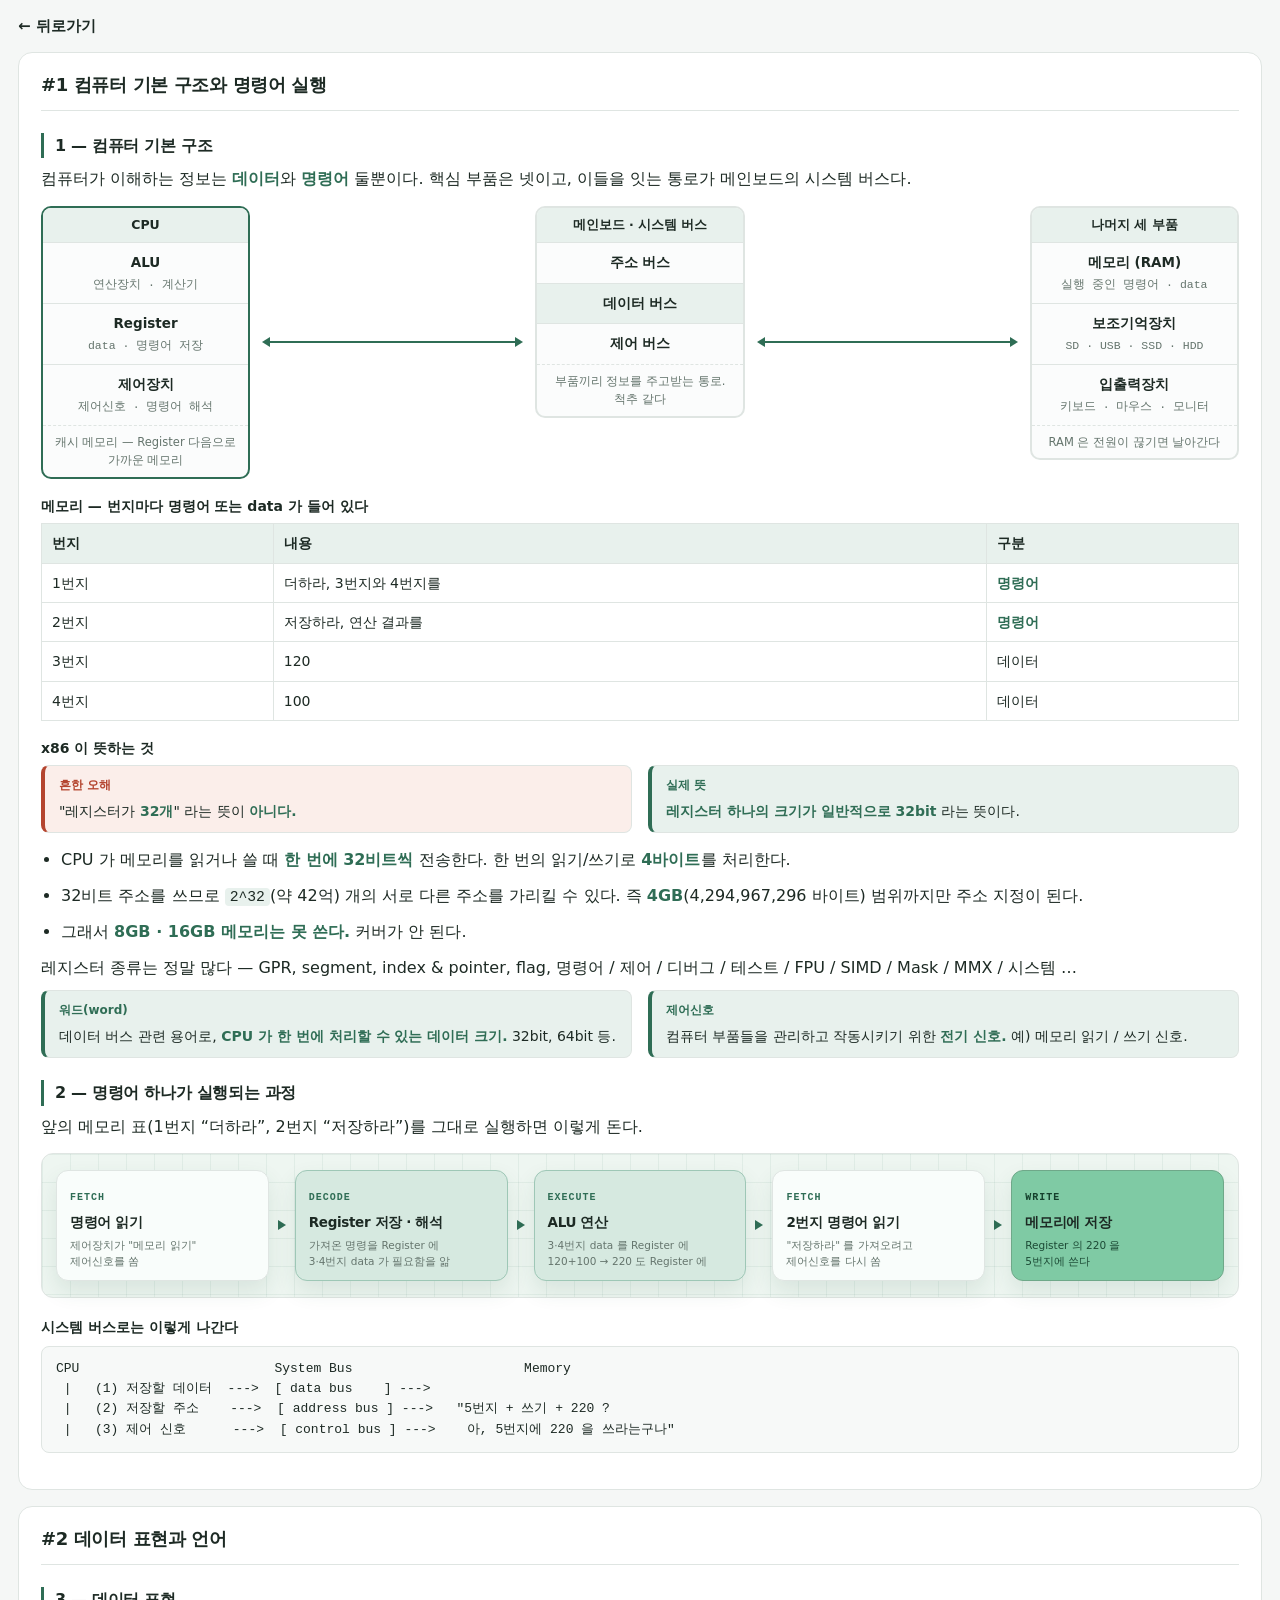
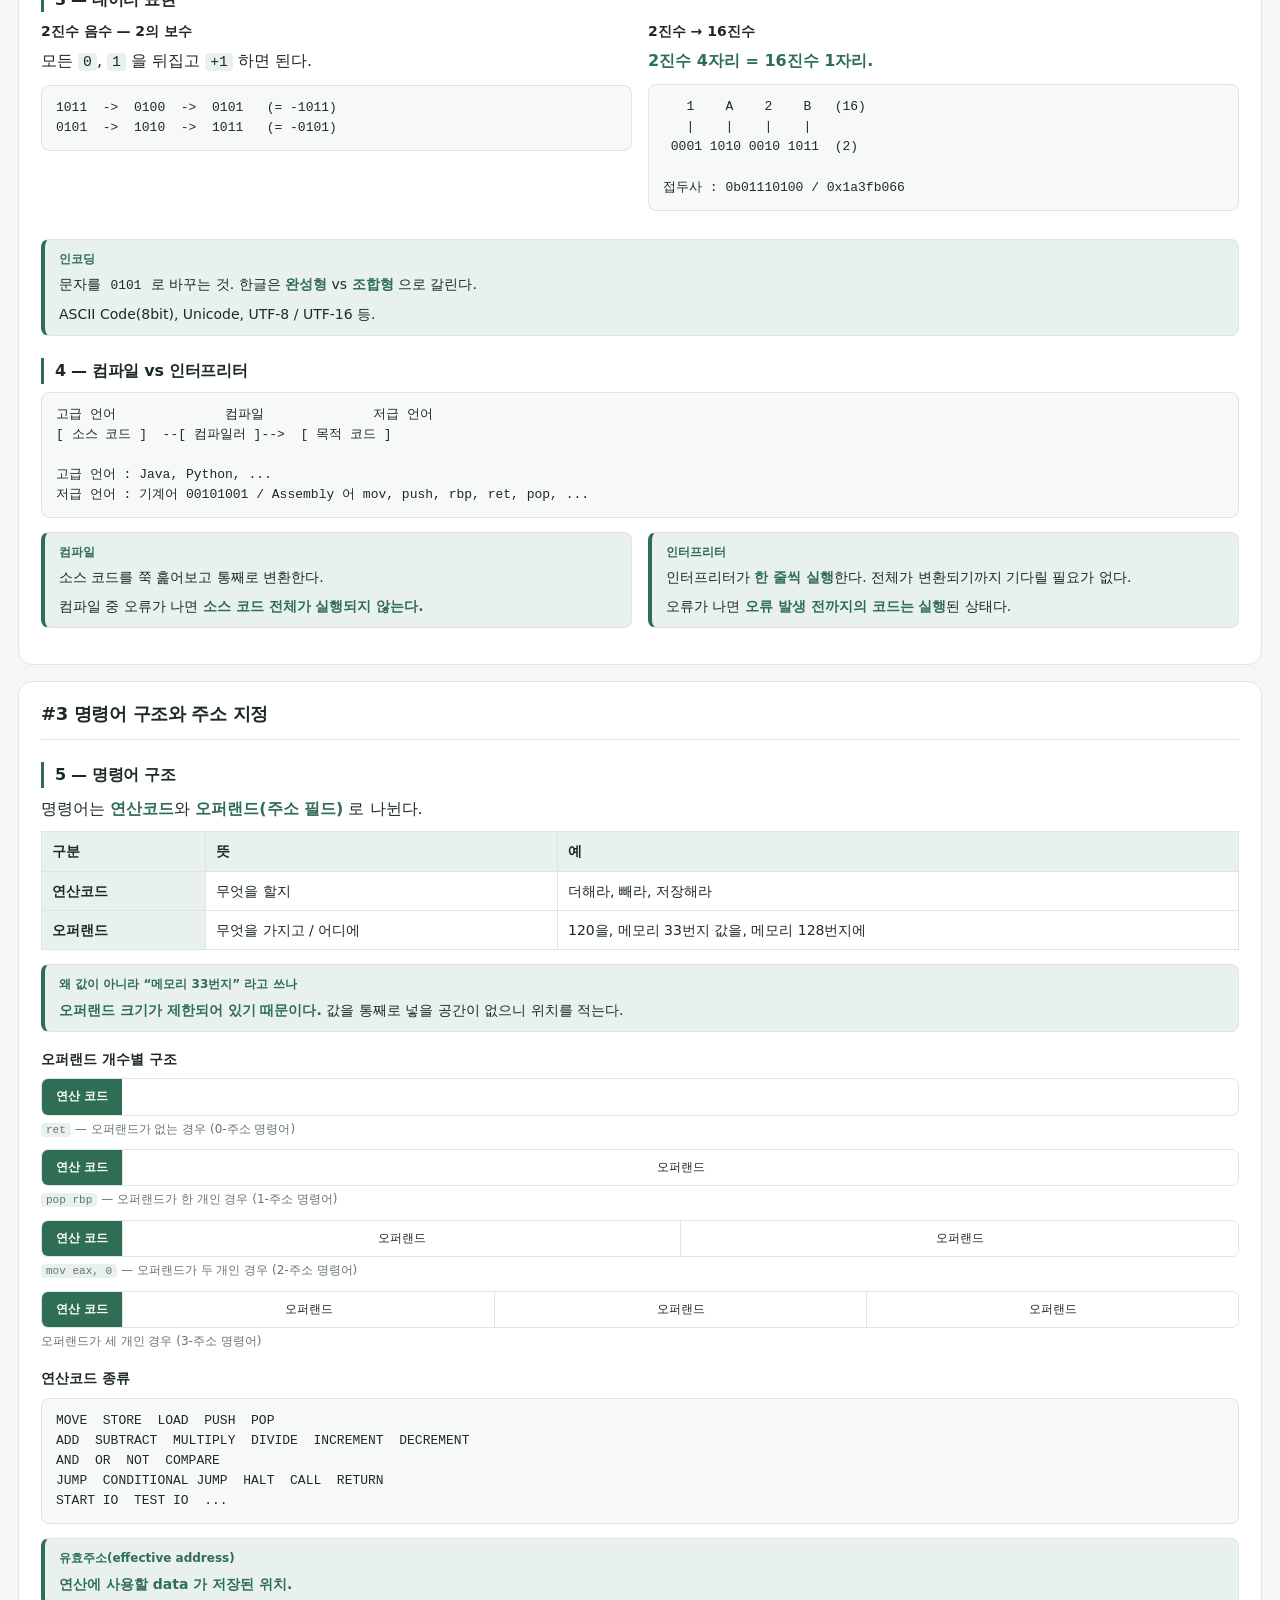
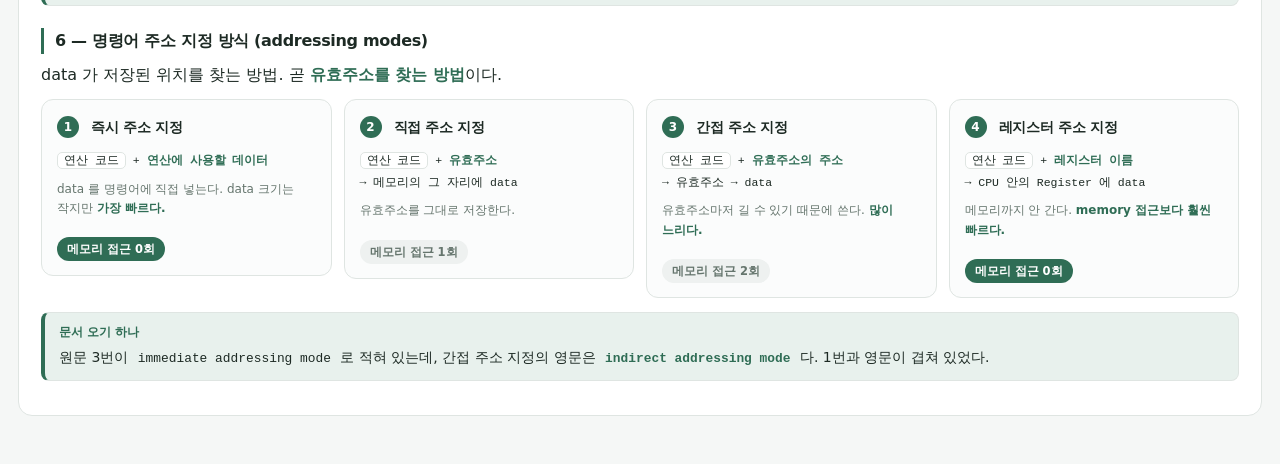
==== architecture.html @ 67e37fc4 "컴퓨터 아키텍처 & OS 를 별도 카테고리 페이지로 분리 모달이 아니라 최상위 카테고리다. network.html 안에 넣었던 archModal 을 빼내 architecture.h" ====
<!DOCTYPE html>
<html lang="ko">

<head>
    <meta charset="utf-8">
    <meta name="viewport" content="width=device-width, initial-scale=1">
    <title>컴퓨터 아키텍처 &amp; OS · 백엔드 공부</title>
    <link rel="icon" type="image/svg+xml" href="data:image/svg+xml,%3Csvg%20xmlns%3D%27http%3A%2F%2Fwww.w3.org%2F2000%2Fsvg%27%20viewBox%3D%270%200%2032%2032%27%3E%3Crect%20width%3D%2732%27%20height%3D%2732%27%20rx%3D%277%27%20fill%3D%27%232f6d55%27%2F%3E%3Cg%20fill%3D%27%23ffffff%27%3E%3Crect%20x%3D%277%27%20y%3D%276%27%20width%3D%2718%27%20height%3D%276%27%20rx%3D%272%27%2F%3E%3Crect%20x%3D%277%27%20y%3D%2713%27%20width%3D%2718%27%20height%3D%276%27%20rx%3D%272%27%2F%3E%3Crect%20x%3D%277%27%20y%3D%2720%27%20width%3D%2718%27%20height%3D%276%27%20rx%3D%272%27%2F%3E%3C%2Fg%3E%3Cg%20fill%3D%27%232f6d55%27%3E%3Ccircle%20cx%3D%2710.6%27%20cy%3D%279%27%20r%3D%271.3%27%2F%3E%3Ccircle%20cx%3D%2710.6%27%20cy%3D%2716%27%20r%3D%271.3%27%2F%3E%3Ccircle%20cx%3D%2710.6%27%20cy%3D%2723%27%20r%3D%271.3%27%2F%3E%3C%2Fg%3E%3C%2Fsvg%3E">
    <link rel="stylesheet" href="./style.css">
</head>

<body class="note-page">
    <div class="top-bar">
        <a class="back-link" href="./index.html">&larr; 뒤로가기</a>
    </div>

    <main class="note-flow">

        <!-- ===================================================== -->
        <section class="note">
            <h2>#1 컴퓨터 기본 구조와 명령어 실행</h2>

            <!-- ===== 1 ===== -->
            <h3>1 &mdash; 컴퓨터 기본 구조</h3>
            <p>컴퓨터가 이해하는 정보는 <em>데이터</em>와 <em>명령어</em> 둘뿐이다.
                핵심 부품은 넷이고, 이들을 잇는 통로가 메인보드의 시스템 버스다.</p>

            <div class="topo">
                <div class="machine edge">
                    <div class="machine-title">CPU</div>
                    <div class="layer"><strong>ALU</strong><small>연산장치 · 계산기</small></div>
                    <div class="layer"><strong>Register</strong><small>data · 명령어 저장</small></div>
                    <div class="layer"><strong>제어장치</strong><small>제어신호 · 명령어 해석</small></div>
                    <div class="machine-foot">캐시 메모리 &mdash; Register 다음으로 가까운 메모리</div>
                </div>
                <div class="topo-arrow" aria-hidden="true"></div>
                <div class="machine">
                    <div class="machine-title">메인보드 &middot; 시스템 버스</div>
                    <div class="layer"><strong>주소 버스</strong></div>
                    <div class="layer kernel"><strong>데이터 버스</strong></div>
                    <div class="layer"><strong>제어 버스</strong></div>
                    <div class="machine-foot">부품끼리 정보를 주고받는 통로. 척추 같다</div>
                </div>
                <div class="topo-arrow" aria-hidden="true"></div>
                <div class="machine">
                    <div class="machine-title">나머지 세 부품</div>
                    <div class="layer"><strong>메모리 (RAM)</strong><small>실행 중인 명령어 · data</small></div>
                    <div class="layer"><strong>보조기억장치</strong><small>SD · USB · SSD · HDD</small></div>
                    <div class="layer"><strong>입출력장치</strong><small>키보드 · 마우스 · 모니터</small></div>
                    <div class="machine-foot">RAM 은 전원이 끊기면 날아간다</div>
                </div>
            </div>

            <h4>메모리 &mdash; 번지마다 명령어 또는 data 가 들어 있다</h4>
            <div class="scroll-x">
                <table>
                    <tr>
                        <th>번지</th>
                        <th>내용</th>
                        <th>구분</th>
                    </tr>
                    <tr>
                        <td>1번지</td>
                        <td>더하라, 3번지와 4번지를</td>
                        <td><em>명령어</em></td>
                    </tr>
                    <tr>
                        <td>2번지</td>
                        <td>저장하라, 연산 결과를</td>
                        <td><em>명령어</em></td>
                    </tr>
                    <tr>
                        <td>3번지</td>
                        <td>120</td>
                        <td>데이터</td>
                    </tr>
                    <tr>
                        <td>4번지</td>
                        <td>100</td>
                        <td>데이터</td>
                    </tr>
                </table>
            </div>

            <h4>x86 이 뜻하는 것</h4>
            <div class="side-by-side">
                <div class="callout bad">
                    <span class="tag">흔한 오해</span>
                    <p>"레지스터가 <em>32개</em>" 라는 뜻이 <em>아니다.</em></p>
                </div>
                <div class="callout">
                    <span class="tag">실제 뜻</span>
                    <p><em>레지스터 하나의 크기가 일반적으로 32bit</em> 라는 뜻이다.</p>
                </div>
            </div>
            <ul>
                <li>CPU 가 메모리를 읽거나 쓸 때 <em>한 번에 32비트씩</em> 전송한다.
                    한 번의 읽기/쓰기로 <em>4바이트</em>를 처리한다.</li>
                <li>32비트 주소를 쓰므로 <code>2^32</code>(약 42억) 개의 서로 다른 주소를 가리킬 수 있다.
                    즉 <em>4GB</em>(4,294,967,296 바이트) 범위까지만 주소 지정이 된다.</li>
                <li>그래서 <em>8GB · 16GB 메모리는 못 쓴다.</em> 커버가 안 된다.</li>
            </ul>
            <p>레지스터 종류는 정말 많다 &mdash; GPR, segment, index &amp; pointer, flag,
                명령어 / 제어 / 디버그 / 테스트 / FPU / SIMD / Mask / MMX / 시스템 &hellip;</p>

            <div class="side-by-side">
                <div class="callout">
                    <span class="tag">워드(word)</span>
                    <p>데이터 버스 관련 용어로, <em>CPU 가 한 번에 처리할 수 있는 데이터 크기.</em>
                        32bit, 64bit 등.</p>
                </div>
                <div class="callout">
                    <span class="tag">제어신호</span>
                    <p>컴퓨터 부품들을 관리하고 작동시키기 위한 <em>전기 신호.</em>
                        예) 메모리 읽기 / 쓰기 신호.</p>
                </div>
            </div>

            <!-- ===== 2 ===== -->
            <h3>2 &mdash; 명령어 하나가 실행되는 과정</h3>
            <p>앞의 메모리 표(1번지 &ldquo;더하라&rdquo;, 2번지 &ldquo;저장하라&rdquo;)를 그대로 실행하면 이렇게 돈다.</p>

            <div class="route">
                <div class="rnode">
                    <span class="rnode-type">Fetch</span>
                    <strong>명령어 읽기</strong>
                    <small>제어장치가 &quot;메모리 읽기&quot;<br>제어신호를 쏨</small>
                </div>
                <div class="rnode k">
                    <span class="rnode-type">Decode</span>
                    <strong>Register 저장 &middot; 해석</strong>
                    <small>가져온 명령을 Register 에<br>3·4번지 data 가 필요함을 앎</small>
                </div>
                <div class="rnode k">
                    <span class="rnode-type">Execute</span>
                    <strong>ALU 연산</strong>
                    <small>3·4번지 data 를 Register 에<br>120+100 &rarr; 220 도 Register 에</small>
                </div>
                <div class="rnode">
                    <span class="rnode-type">Fetch</span>
                    <strong>2번지 명령어 읽기</strong>
                    <small>&quot;저장하라&quot; 를 가져오려고<br>제어신호를 다시 쏨</small>
                </div>
                <div class="rnode last">
                    <span class="rnode-type">Write</span>
                    <strong>메모리에 저장</strong>
                    <small>Register 의 220 을<br>5번지에 쓴다</small>
                </div>
            </div>

            <h4>시스템 버스로는 이렇게 나간다</h4>
            <pre class="code"><code>CPU                         System Bus                      Memory
 |   (1) 저장할 데이터  --->  [ data bus    ] --->
 |   (2) 저장할 주소    --->  [ address bus ] --->   "5번지 + 쓰기 + 220 ?
 |   (3) 제어 신호      --->  [ control bus ] --->    아, 5번지에 220 을 쓰라는구나"</code></pre>

            <!-- ===== 3 ===== -->
        </section>

        <section class="note">
            <h2>#2 데이터 표현과 언어</h2>

            <h3>3 &mdash; 데이터 표현</h3>

            <div class="side-by-side">
                <div>
                    <h4>2진수 음수 &mdash; 2의 보수</h4>
                    <p>모든 <code>0</code>, <code>1</code> 을 뒤집고 <code>+1</code> 하면 된다.</p>
                    <pre class="code"><code>1011  ->  0100  ->  0101   (= -1011)
0101  ->  1010  ->  1011   (= -0101)</code></pre>
                </div>
                <div>
                    <h4>2진수 &rarr; 16진수</h4>
                    <p><em>2진수 4자리 = 16진수 1자리.</em></p>
                    <pre class="code"><code>   1    A    2    B   (16)
   |    |    |    |
 0001 1010 0010 1011  (2)

접두사 : 0b01110100 / 0x1a3fb066</code></pre>
                </div>
            </div>

            <div class="callout">
                <span class="tag">인코딩</span>
                <p>문자를 <code>0101</code> 로 바꾸는 것. 한글은 <em>완성형</em> vs <em>조합형</em> 으로 갈린다.</p>
                <p>ASCII Code(8bit), Unicode, UTF-8 / UTF-16 등.</p>
            </div>

            <!-- ===== 4 ===== -->
            <h3>4 &mdash; 컴파일 vs 인터프리터</h3>

            <pre class="code"><code>고급 언어              컴파일              저급 언어
[ 소스 코드 ]  --[ 컴파일러 ]-->  [ 목적 코드 ]

고급 언어 : Java, Python, ...
저급 언어 : 기계어 00101001 / Assembly 어 mov, push, rbp, ret, pop, ...</code></pre>

            <div class="side-by-side">
                <div class="callout">
                    <span class="tag">컴파일</span>
                    <p>소스 코드를 쭉 훑어보고 통째로 변환한다.</p>
                    <p>컴파일 중 오류가 나면 <em>소스 코드 전체가 실행되지 않는다.</em></p>
                </div>
                <div class="callout">
                    <span class="tag">인터프리터</span>
                    <p>인터프리터가 <em>한 줄씩 실행</em>한다. 전체가 변환되기까지 기다릴 필요가 없다.</p>
                    <p>오류가 나면 <em>오류 발생 전까지의 코드는 실행</em>된 상태다.</p>
                </div>
            </div>

            <!-- ===== 5 ===== -->
        </section>

        <section class="note">
            <h2>#3 명령어 구조와 주소 지정</h2>

            <h3>5 &mdash; 명령어 구조</h3>
            <p>명령어는 <em>연산코드</em>와 <em>오퍼랜드(주소 필드)</em> 로 나뉜다.</p>

            <div class="scroll-x">
                <table>
                    <tr>
                        <th>구분</th>
                        <th>뜻</th>
                        <th>예</th>
                    </tr>
                    <tr>
                        <th>연산코드</th>
                        <td>무엇을 할지</td>
                        <td>더해라, 빼라, 저장해라</td>
                    </tr>
                    <tr>
                        <th>오퍼랜드</th>
                        <td>무엇을 가지고 / 어디에</td>
                        <td>120을, 메모리 33번지 값을, 메모리 128번지에</td>
                    </tr>
                </table>
            </div>

            <div class="callout">
                <span class="tag">왜 값이 아니라 &ldquo;메모리 33번지&rdquo; 라고 쓰나</span>
                <p><em>오퍼랜드 크기가 제한되어 있기 때문이다.</em> 값을 통째로 넣을 공간이 없으니
                    위치를 적는다.</p>
            </div>

            <h4>오퍼랜드 개수별 구조</h4>
            <div class="ins"><b>연산 코드</b></div>
            <p class="ins-cap"><code>ret</code> &mdash; 오퍼랜드가 없는 경우 (0-주소 명령어)</p>

            <div class="ins"><b>연산 코드</b><span>오퍼랜드</span></div>
            <p class="ins-cap"><code>pop rbp</code> &mdash; 오퍼랜드가 한 개인 경우 (1-주소 명령어)</p>

            <div class="ins"><b>연산 코드</b><span>오퍼랜드</span><span>오퍼랜드</span></div>
            <p class="ins-cap"><code>mov eax, 0</code> &mdash; 오퍼랜드가 두 개인 경우 (2-주소 명령어)</p>

            <div class="ins"><b>연산 코드</b><span>오퍼랜드</span><span>오퍼랜드</span><span>오퍼랜드</span></div>
            <p class="ins-cap">오퍼랜드가 세 개인 경우 (3-주소 명령어)</p>

            <h4>연산코드 종류</h4>
            <pre class="code"><code>MOVE  STORE  LOAD  PUSH  POP
ADD  SUBTRACT  MULTIPLY  DIVIDE  INCREMENT  DECREMENT
AND  OR  NOT  COMPARE
JUMP  CONDITIONAL JUMP  HALT  CALL  RETURN
START IO  TEST IO  ...</code></pre>

            <div class="callout">
                <span class="tag">유효주소(effective address)</span>
                <p><em>연산에 사용할 data 가 저장된 위치.</em></p>
            </div>

            <!-- ===== 6 ===== -->
            <h3>6 &mdash; 명령어 주소 지정 방식 (addressing modes)</h3>
            <p>data 가 저장된 위치를 찾는 방법. 곧 <em>유효주소를 찾는 방법</em>이다.</p>

            <div class="trio">
                <div class="kind">
                    <span class="kind-no">1</span>
                    <h4>즉시 주소 지정</h4>
                    <div class="kind-flow">
                        <span>연산 코드</span> + <em>연산에 사용할 데이터</em>
                    </div>
                    <p class="kind-desc">data 를 명령어에 직접 넣는다.
                        data 크기는 작지만 <em>가장 빠르다.</em></p>
                    <span class="kind-tag on">메모리 접근 0회</span>
                </div>

                <div class="kind">
                    <span class="kind-no">2</span>
                    <h4>직접 주소 지정</h4>
                    <div class="kind-flow">
                        <span>연산 코드</span> + <em>유효주소</em><br>
                        &rarr; 메모리의 그 자리에 data
                    </div>
                    <p class="kind-desc">유효주소를 그대로 저장한다.</p>
                    <span class="kind-tag">메모리 접근 1회</span>
                </div>

                <div class="kind">
                    <span class="kind-no">3</span>
                    <h4>간접 주소 지정</h4>
                    <div class="kind-flow">
                        <span>연산 코드</span> + <em>유효주소의 주소</em><br>
                        &rarr; 유효주소 &rarr; data
                    </div>
                    <p class="kind-desc">유효주소마저 길 수 있기 때문에 쓴다.
                        <em>많이 느리다.</em></p>
                    <span class="kind-tag">메모리 접근 2회</span>
                </div>

                <div class="kind">
                    <span class="kind-no">4</span>
                    <h4>레지스터 주소 지정</h4>
                    <div class="kind-flow">
                        <span>연산 코드</span> + <em>레지스터 이름</em><br>
                        &rarr; CPU 안의 Register 에 data
                    </div>
                    <p class="kind-desc">메모리까지 안 간다.
                        <em>memory 접근보다 훨씬 빠르다.</em></p>
                    <span class="kind-tag on">메모리 접근 0회</span>
                </div>
            </div>

            <div class="callout">
                <span class="tag">문서 오기 하나</span>
                <p>원문 3번이 <code>immediate addressing mode</code> 로 적혀 있는데,
                    간접 주소 지정의 영문은 <em><code>indirect addressing mode</code></em> 다.
                    1번과 영문이 겹쳐 있었다.</p>
            </div>
        </section>

    </main>
</body>

</html>
---- style.css ----
/* 공부 정리 공용 스타일.
   etc_docs_legacy 의 노트 스타일을 가져와 수식 관련을 걷어내고 다이어그램용을 더했다.
   모바일에서 먼저 읽히도록 좁은 화면 기준으로 짜고, 넓어지면 칸이 늘어나게 둔다. */

:root {
    --bg: #f5f7f6;
    --surface: #ffffff;
    --line: #dfe5e2;
    --text: #1d2a24;
    --muted: #65756d;
    --accent: #2f6d55;
    --accent-soft: #e8f1ed;
    --warn: #b4452f;
    --warn-soft: #fbeeea;

    --radius: 14px;
    --content: 880px;
}

* {
    box-sizing: border-box;
}

body {
    margin: 0;
    padding: 0 16px 64px;
    background: var(--bg);
    color: var(--text);
    font-family: "Pretendard", "Apple SD Gothic Neo", "Malgun Gothic", system-ui, sans-serif;
    line-height: 1.6;
    -webkit-text-size-adjust: 100%;
}

.wrap {
    max-width: var(--content);
    margin: 0 auto;
}

.page-head {
    padding: 32px 0 24px;
}

.page-head h1 {
    margin: 0;
    font-size: clamp(24px, 5vw, 34px);
    letter-spacing: -0.02em;
}

/* ===== 홈의 주제 카드 ===== */
.subject-grid {
    display: grid;
    grid-template-columns: 1fr;
    gap: 14px;
}

@media (min-width: 640px) {
    .subject-grid {
        grid-template-columns: repeat(3, 1fr);
    }
}

.subject-card {
    display: block;
    padding: 24px 20px;
    border: 1px solid var(--line);
    border-radius: var(--radius);
    background: var(--surface);
    color: inherit;
    text-decoration: none;
    transition: border-color 0.15s, transform 0.15s;
}

.subject-card:hover {
    border-color: var(--accent);
    transform: translateY(-2px);
}

.subject-card strong {
    display: block;
    font-size: 20px;
    letter-spacing: -0.02em;
}

/* ===== 본문 펼침 페이지 ===== */
.note-page {
    padding: 0 0 48px;
}

.top-bar {
    display: flex;
    align-items: center;
    justify-content: space-between;
    padding: 14px 18px;
}

.note-page .back-link {
    margin: 0;
    color: var(--text);
    font-size: 15px;
    font-weight: 700;
    text-decoration: none;
}

.note-page .back-link:hover {
    color: var(--accent);
}

/* 다이어그램과 코드 블록이 들어가므로 읽기 폭을 넓게 쓰는 한 줄 흐름으로 둔다.
   수학 노트처럼 2~3단으로 쪼개면 그림이 찌그러진다.
   표와 구조도가 많아 1000px 로는 좁았다. 화면을 거의 다 쓰되 초광폭 모니터에서만 멈춘다. */
/* 1fr 은 minmax(auto,1fr) 이라 안의 넓은 표·코드가 칸을 밀어내 페이지 전체에 가로
   스크롤이 생긴다. minmax(0,1fr) 로 막아야 .scroll-x 와 pre 가 제 역할을 한다. */
.note-flow {
    display: grid;
    grid-template-columns: minmax(0, 1fr);
    gap: 16px;
    max-width: 1860px;
    margin: 0 auto;
    padding: 0 10px;
}

.note-flow > .note {
    min-width: 0;
}

@media (min-width: 560px) {
    .note-flow {
        padding: 0 18px;
    }
}

.note {
    padding: 18px 18px 22px;
    border: 1px solid var(--line);
    border-radius: var(--radius);
    background: var(--surface);
}

@media (min-width: 560px) {
    .note {
        padding: 18px 22px 22px;
    }
}

.note > h2 {
    margin: 0 0 4px;
    padding-bottom: 10px;
    border-bottom: 1px solid var(--line);
    font-size: 18px;
    letter-spacing: -0.02em;
}

.note h3 {
    margin: 22px 0 8px;
    padding-left: 11px;
    border-left: 3px solid var(--accent);
    font-size: 16px;
    letter-spacing: -0.02em;
}

.note h4 {
    margin: 16px 0 6px;
    font-size: 14px;
    font-weight: 700;
}

.note ul {
    margin: 0;
    padding-left: 20px;
}

.note li {
    margin-bottom: 10px;
    word-break: keep-all;
}

.note p {
    margin: 0 0 10px;
    word-break: keep-all;
}

.note em {
    color: var(--accent);
    font-style: normal;
    font-weight: 700;
}

.note table {
    width: 100%;
    margin: 4px 0 14px;
    border-collapse: collapse;
    font-size: 14px;
}

.note th,
.note td {
    padding: 8px 10px;
    border: 1px solid var(--line);
    text-align: left;
    word-break: keep-all;
}

.note th {
    background: var(--accent-soft);
    white-space: nowrap;
}

/* ===== 코드 / HTTP 원문 ===== */
/* 순수 ASCII 만 넣는다. 한글을 넣으면 폰트에 따라 정렬이 깨진다. */
pre.code {
    margin: 8px 0 14px;
    padding: 12px 14px;
    overflow-x: auto;
    border: 1px solid var(--line);
    border-radius: 8px;
    background: #f7f9f8;
    font-family: Consolas, "Courier New", monospace;
    font-size: 13px;
    line-height: 1.55;
    tab-size: 4;
}

code {
    padding: 1px 5px;
    border-radius: 4px;
    background: var(--accent-soft);
    font-family: Consolas, "Courier New", monospace;
    font-size: 0.92em;
    word-break: break-all;
}

pre.code code {
    padding: 0;
    background: none;
    font-size: inherit;
    word-break: normal;
}

/* ===== 헤더 우선순위 항목 ===== */
.hdr {
    margin: 0 0 16px;
    padding: 12px 14px;
    border: 1px solid var(--line);
    border-left: 4px solid var(--accent);
    border-radius: 8px;
    background: #fbfcfc;
}

.hdr-name {
    margin: 0 0 6px;
    overflow-x: auto;
    font-family: Consolas, "Courier New", monospace;
    font-size: 13.5px;
    font-weight: 700;
    color: var(--accent);
    white-space: nowrap;
}

.hdr p {
    margin: 0 0 6px;
    font-size: 14px;
}

.hdr p:last-child {
    margin-bottom: 0;
}

.rank {
    display: inline-block;
    margin-bottom: 2px;
    padding: 3px 10px;
    border-radius: 999px;
    background: var(--accent);
    color: #fff;
    font-size: 12px;
    font-weight: 700;
}

/* ===== 강조 상자 ===== */
.callout {
    margin: 12px 0;
    padding: 10px 14px;
    border: 1px solid var(--line);
    border-left: 4px solid var(--accent);
    border-radius: 8px;
    background: var(--accent-soft);
    font-size: 14px;
    word-break: keep-all;
}

.callout.bad {
    border-left-color: var(--warn);
    background: var(--warn-soft);
}

.callout .tag {
    display: block;
    margin-bottom: 4px;
    color: var(--accent);
    font-weight: 700;
    font-size: 12px;
}

.callout.bad .tag {
    color: var(--warn);
}

.callout p {
    margin: 0 0 6px;
}

.callout p:last-child {
    margin-bottom: 0;
}

/* ===== 표와 설명을 좌우로 ===== */
/* 표가 가로로 휑하게 남아서 옆에 핵심 상자를 붙인다. */
.side-by-side {
    display: grid;
    grid-template-columns: minmax(0, 1fr);
    align-items: start;
    gap: 16px;
    margin: 4px 0 14px;
}

@media (min-width: 900px) {
    .side-by-side {
        grid-template-columns: minmax(0, 1fr) minmax(0, 1fr);
    }
}

.side-by-side > .scroll-x,
.side-by-side > .callout,
.side-by-side > .hsq {
    margin: 0;
}

/* ===== 제목 옆에 붙는 보충 문구 ===== */
.head-row {
    display: flex;
    flex-wrap: wrap;
    align-items: baseline;
    gap: 6px 18px;
    margin: 22px 0 8px;
}

.head-row h3 {
    flex: none;
    margin: 0;
}

.head-note {
    flex: 1 1 320px;
    min-width: 0;
    margin: 0;
    color: var(--muted);
    font-size: 13.5px;
    word-break: keep-all;
}

.danger {
    color: var(--warn);
    font-weight: 700;
}

/* ===== 구조 다이어그램 (CSS 박스) ===== */
/* ASCII 로 그리면 한글 글자폭 때문에 정렬이 깨지므로 박스로 그린다. */
.topo {
    display: grid;
    grid-template-columns: minmax(0, 1fr);
    gap: 12px;
    margin: 14px 0;
}

@media (min-width: 720px) {
    .topo {
        grid-template-columns:
            minmax(0, 1fr) minmax(56px, 0.45fr) minmax(0, 1fr) minmax(56px, 0.45fr) minmax(0, 1fr);
        align-items: start;
    }
}

/* 넓은 화면에서는 박스를 좁히고 그만큼 화살표 칸을 늘린다. */
@media (min-width: 1100px) {
    .topo {
        grid-template-columns:
            minmax(0, 1fr) minmax(56px, 1.25fr) minmax(0, 1fr) minmax(56px, 1.25fr) minmax(0, 1fr);
    }
}

/* 통신한다는 표시. 글자(↔)를 쓰면 칸이 늘어나도 길이가 안 늘어나므로
   선 + 양쪽 삼각형으로 그려서 칸을 꽉 채우게 한다. */
.topo-arrow {
    position: relative;
    align-self: center;
    justify-self: stretch;
    width: 12px;
    height: 36px;
    margin: 0 auto;
    color: var(--accent);
    background: linear-gradient(currentColor, currentColor) center / 2px calc(100% - 16px) no-repeat;
}

.topo-arrow::before,
.topo-arrow::after {
    content: "";
    position: absolute;
    left: 50%;
    width: 0;
    height: 0;
    border-left: 5px solid transparent;
    border-right: 5px solid transparent;
    transform: translateX(-50%);
}

.topo-arrow::before {
    top: 0;
    border-bottom: 8px solid currentColor;
}

.topo-arrow::after {
    bottom: 0;
    border-top: 8px solid currentColor;
}

/* 넓어지면 가로 화살표로 눕힌다. 회전이 아니라 규칙을 다시 쓴다. */
@media (min-width: 720px) {
    .topo-arrow {
        width: auto;
        height: 12px;
        margin: 0;
        background: linear-gradient(currentColor, currentColor) center / calc(100% - 16px) 2px no-repeat;
    }

    .topo-arrow::before,
    .topo-arrow::after {
        top: 50%;
        bottom: auto;
        left: auto;
        border-left: none;
        border-right: none;
        border-top: 5px solid transparent;
        border-bottom: 5px solid transparent;
        transform: translateY(-50%);
    }

    .topo-arrow::before {
        left: 0;
        border-right: 8px solid currentColor;
    }

    .topo-arrow::after {
        right: 0;
        border-left: 8px solid currentColor;
    }
}

/* 참여하지 않는 구간은 흐리게 */
.topo-arrow.cut {
    color: #c3ccc8;
}

/* ===== 전체 흐름 아키텍처 그림 ===== */
/* 포트폴리오 캐슬챗 아키텍처와 같은 구조로 그린다.
   그리드 캔버스 + 그 위의 SVG 흐름선 + 그림자 달린 노드.
   노드 폭을 % 로 두는 게 핵심이다. px 로 두면 화면 폭이 바뀔 때
   SVG 선(viewBox 비례)과 노드 가장자리가 어긋나 선이 박스를 뚫는다. */
.farch {
    margin: 10px 0 18px;
    border: 1px solid var(--line);
    border-radius: 12px;
    overflow: hidden;
}

.farch-canvas {
    position: relative;
    height: 1080px;
    isolation: isolate;
    background: #eef6f1;
}

.farch-canvas::after {
    content: "";
    position: absolute;
    inset: 0;
    z-index: -2;
    background-image:
        linear-gradient(rgb(47 109 85 / 0.07) 1px, transparent 1px),
        linear-gradient(90deg, rgb(47 109 85 / 0.07) 1px, transparent 1px);
    background-size: 22px 22px;
}

.farch-lines {
    position: absolute;
    inset: 0;
    z-index: -1;
    width: 100%;
    height: 100%;
    overflow: visible;
}

.farch-flow {
    fill: none;
    stroke: #3f7a64;
    stroke-width: 2;
    stroke-linecap: round;
    vector-effect: non-scaling-stroke;
}

/* 줄이 바뀌는 구간은 흐름이 끊긴 게 아니라는 뜻으로 점선 */
.farch-flow.wrap {
    stroke: #6b9a85;
    stroke-dasharray: 7 6;
}

.farch-head {
    fill: #3f7a64;
    stroke: none;
}

.fnode {
    position: absolute;
    display: flex;
    flex-direction: column;
    justify-content: center;
    width: 19%;
    min-height: 156px;
    padding: 11px 13px;
    border: 1px solid var(--line);
    border-radius: 11px;
    background: #f9fdfb;
    box-shadow: 0 8px 20px rgb(37 91 63 / 0.12);
    transform: translate(-50%, -50%);
}

.fnode-no {
    position: absolute;
    top: -9px;
    left: -9px;
    width: 21px;
    height: 21px;
    border: 2px solid #fff;
    border-radius: 50%;
    background: var(--accent);
    color: #fff;
    font-size: 11px;
    font-weight: 700;
    line-height: 17px;
    text-align: center;
}

/* 행바뀜 화살표가 좌우 끝(10% / 90%)에 떨어지므로 라벨은 그보다 더 바깥에 둔다.
   4.5% 에 두면 왼쪽 화살표를 덮는다. */
.farch-band {
    position: absolute;
    left: 1%;
    padding: 3px 10px;
    border-radius: 999px;
    background: #ffffff;
    border: 1px solid var(--line);
    color: var(--accent);
    font-size: 10.5px;
    font-weight: 700;
    letter-spacing: -0.01em;
}

/* 우->좌 로 흐르는 행은 라벨도 시작점인 오른쪽에 둔다. */
.farch-band.right {
    left: auto;
    right: 1%;
}

.fnode-type {
    color: var(--accent);
    font-family: Consolas, "Courier New", monospace;
    font-size: 9px;
    font-weight: 700;
    letter-spacing: 0.1em;
    text-transform: uppercase;
}

.fnode strong {
    margin-top: 3px;
    font-size: 12.5px;
    line-height: 1.22;
    letter-spacing: -0.025em;
    word-break: keep-all;
}

.fnode small {
    display: block;
    margin-top: 5px;
    color: var(--muted);
    font-size: 10.5px;
    line-height: 1.5;
    word-break: keep-all;
}

.fnode small em {
    color: var(--accent);
    font-style: normal;
    font-weight: 700;
}

/* 역할별 색 3종. 프론트(브라우저·React) / Kernel / 서버 프로세스.
   DNS 조회도 결과 출력도 결국 브라우저가 하는 일이라 프론트 색으로 묶었다. */
.fnode.client {
    border-color: #4f9db8;
    background: #8fd0e8;
}

.fnode.client .fnode-type {
    color: #10455c;
}

.fnode.client small {
    color: #1f4f64;
}

.fnode.client small em {
    color: #08364a;
}

.fnode.server {
    border-color: #6fa889;
    background: #7fcaa4;
}

.fnode.server .fnode-type {
    color: #14402c;
}

.fnode.server small {
    color: #1c4a35;
}

.fnode.browser {
    border-color: #9ec7b6;
    background: #d6e9e0;
}

/* Kernel 이 일하는 구간 */
.fnode.kernel {
    border-color: #8d969e;
    background: #ccd2d7;
}

.fnode.kernel small {
    color: #3c444b;
}

.fnode.kernel .fnode-type {
    color: #2f373e;
}

/* DNS 조회 구간 */

.farch-legend {
    display: flex;
    flex-wrap: wrap;
    gap: 6px 18px;
    padding: 10px 14px;
    border-top: 1px solid var(--line);
    background: var(--surface);
    color: var(--muted);
    font-size: 12px;
}

.farch-legend span {
    display: inline-flex;
    align-items: center;
    gap: 6px;
}

.farch-legend .sw {
    width: 13px;
    height: 13px;
    border: 1px solid var(--line);
    border-radius: 4px;
}

.farch-legend .sw.client {
    border-color: #4f9db8;
    background: #8fd0e8;
}

.farch-legend .sw.server {
    border-color: #6fa889;
    background: #7fcaa4;
}

.farch-legend .sw.browser {
    border-color: #9ec7b6;
    background: #d6e9e0;
}

.farch-legend .sw.kernel {
    border-color: #8d969e;
    background: #ccd2d7;
}

/* 좁은 화면에서는 절대배치를 풀어 세로로 쌓는다.
   캔버스를 그대로 두면 노드가 겹쳐서 읽을 수 없다. */
@media (max-width: 1499px) {
    .farch-canvas {
        height: auto;
        padding: 10px 12px 4px;
    }

    .farch-lines {
        display: none;
    }

    .farch-band {
        position: relative;
        left: auto !important;
        top: auto !important;
        display: inline-block;
        margin: 14px 0 2px;
    }

    .fnode {
        position: relative;
        left: auto !important;
        top: auto !important;
        width: auto;
        /* 가로를 다 쓰므로 고정 높이가 필요 없다. 두면 빈 공간만 늘어난다. */
        min-height: auto;
        margin: 9px 0 26px;
        transform: none;
    }

    .fnode:last-of-type {
        margin-bottom: 8px;
    }

    .fnode:not(:last-of-type)::after {
        content: "";
        position: absolute;
        bottom: -21px;
        left: 50%;
        width: 0;
        height: 0;
        border-left: 7px solid transparent;
        border-right: 7px solid transparent;
        border-top: 10px solid var(--accent);
        transform: translateX(-50%);
    }
}

/* ===== 용어 설명 ===== */
.gloss {
    margin: -8px 0 18px;
    padding: 12px 15px;
    border: 1px dashed var(--line);
    border-radius: 10px;
    background: #fbfcfc;
    font-size: 12.5px;
}

.gloss > b {
    display: block;
    margin-bottom: 8px;
    color: var(--accent);
    font-size: 12px;
}

.gloss dl {
    display: grid;
    grid-template-columns: minmax(0, 1fr);
    gap: 3px 14px;
    margin: 0;
}

@media (min-width: 760px) {
    .gloss dl {
        grid-template-columns: 150px minmax(0, 1fr);
    }
}

.gloss dt {
    font-family: Consolas, "Courier New", monospace;
    font-weight: 700;
    color: var(--text);
}

.gloss dd {
    margin: 0 0 4px;
    color: var(--muted);
    word-break: keep-all;
}

@media (min-width: 760px) {
    .gloss dd {
        margin-bottom: 0;
    }
}

/* ===== 경로 체인 (패킷이 지나가는 구간) ===== */
/* 분기 없는 일직선이라 SVG 없이 flex 로 흘린다. 좁아지면 자연스럽게 줄바꿈된다. */
.route {
    display: flex;
    flex-wrap: wrap;
    align-items: stretch;
    gap: 22px 26px;
    margin: 14px 0 18px;
    padding: 16px 14px;
    border: 1px solid var(--line);
    border-radius: 12px;
    background: #eef6f1;
    background-image:
        linear-gradient(rgb(47 109 85 / 0.07) 1px, transparent 1px),
        linear-gradient(90deg, rgb(47 109 85 / 0.07) 1px, transparent 1px);
    background-size: 28px 28px;
}

.rnode {
    position: relative;
    flex: 1 1 150px;
    min-width: 0;
    padding: 11px 13px;
    border: 1px solid var(--line);
    border-radius: 12px;
    background: #f9fdfb;
    box-shadow: 0 10px 22px rgb(37 91 63 / 0.11);
}

/* 칸 사이 화살표. 줄 끝 노드에도 붙지만 다음 줄로 이어지는 흐름이라 뜻이 통한다. */
.rnode:not(:last-child)::after {
    content: "";
    position: absolute;
    top: 50%;
    right: -18px;
    width: 0;
    height: 0;
    border-top: 5px solid transparent;
    border-bottom: 5px solid transparent;
    border-left: 8px solid var(--accent);
    transform: translateY(-50%);
}

.rnode-type {
    color: var(--accent);
    font-family: Consolas, "Courier New", monospace;
    font-size: 10px;
    font-weight: 700;
    letter-spacing: 0.1em;
    text-transform: uppercase;
}

.rnode strong {
    display: block;
    margin-top: 4px;
    font-size: 13.5px;
    letter-spacing: -0.025em;
    word-break: keep-all;
}

.rnode small {
    display: block;
    margin-top: 5px;
    color: var(--muted);
    font-size: 10.5px;
    line-height: 1.45;
    word-break: keep-all;
}

/* Kernel 이 일하는 구간 */
.rnode.k {
    border-color: #9ec7b6;
    background: #d6e9e0;
}

/* 막히면 여기서 끝나는 구간 */
.rnode.fw {
    border-color: #d9a99c;
    background: #fbeeea;
}

.rnode.fw .rnode-type {
    color: var(--warn);
}

.rnode.last {
    border-color: #6fa889;
    background: #7fcaa4;
}

.rnode.last .rnode-type {
    color: #14402c;
}

.rnode.last small {
    color: #1c4a35;
}

/* 결과가 화면으로 나오는 칸 */
.rnode.out {
    border: 2px solid var(--accent);
    background: #ffffff;
}

.rnode small em {
    color: var(--accent);
    font-style: normal;
    font-weight: 700;
}

/* ===== 세 종류 카드 ===== */
.trio {
    display: grid;
    grid-template-columns: minmax(0, 1fr);
    align-items: start;
    gap: 12px;
    margin: 12px 0 14px;
}

@media (min-width: 860px) {
    .trio {
        grid-template-columns: repeat(3, minmax(0, 1fr));
    }
}

/* 넓어지면 카드를 좁히고 남는 칸에 결론 문장을 둔다. */
@media (min-width: 1100px) {
    .trio {
        grid-template-columns: repeat(4, minmax(0, 1fr));
    }
}

/* 결론 문장. 카드가 아니므로 테두리도 배경도 주지 않는다. */
.kind-note {
    align-self: center;
    margin: 0;
    padding: 0 4px;
    border: none;
    background: none;
    font-size: 13.5px;
    line-height: 1.7;
    word-break: keep-all;
}

.kind {
    padding: 14px 15px;
    border: 1px solid var(--line);
    border-radius: 12px;
    background: #fbfcfc;
}

/* 셋 중 이것만 진짜 렌더링이라 테두리를 세게 준다. */
.kind.is-render {
    border: 2px solid var(--accent);
    background: #ffffff;
}

.kind-no {
    display: inline-block;
    width: 22px;
    height: 22px;
    border-radius: 50%;
    background: var(--accent);
    color: #fff;
    font-size: 12px;
    font-weight: 700;
    line-height: 22px;
    text-align: center;
    vertical-align: 1px;
}

.kind h4 {
    display: inline;
    margin: 0 0 0 7px;
    font-size: 13.5px;
    letter-spacing: -0.02em;
}

.kind-flow {
    margin: 10px 0 8px;
    font-family: Consolas, "Courier New", monospace;
    font-size: 11.5px;
    line-height: 1.9;
    overflow-wrap: anywhere;
}

.kind-flow span {
    padding: 1px 6px;
    border: 1px solid var(--line);
    border-radius: 5px;
    background: #fff;
}

.kind-flow em {
    color: var(--accent);
    font-style: normal;
    font-weight: 700;
}

.kind-desc {
    margin: 0;
    color: var(--muted);
    font-size: 12px;
    word-break: keep-all;
}

.kind-tag {
    display: inline-block;
    margin-top: 9px;
    padding: 3px 10px;
    border-radius: 999px;
    background: #eef1f0;
    color: var(--muted);
    font-size: 11.5px;
    font-weight: 700;
}

.kind-tag.on {
    background: var(--accent);
    color: #fff;
}

/* side-by-side 안에 들어간 소제목은 위 여백을 줄여 두 칸의 첫 줄을 맞춘다. */
.side-by-side > div > h4:first-child {
    margin-top: 0;
}

/* ===== Handshake 순서 그림 ===== */
/* ASCII 로 그리면 한글 글자폭 때문에 세로줄이 어긋나므로 박스와 선으로 그린다. */
.hsq {
    margin: 10px 0 14px;
    padding: 16px 16px 10px;
    border: 1px solid var(--line);
    border-radius: 10px;
    background: #fbfcfc;
}

.hsq-heads,
.hsq-step {
    display: grid;
    grid-template-columns: minmax(0, 1fr);
    align-items: center;
    gap: 4px 14px;
}

@media (min-width: 700px) {

    .hsq-heads,
    .hsq-step {
        grid-template-columns: minmax(0, 1fr) 190px;
    }
}

.hsq-lane {
    display: flex;
    justify-content: space-between;
    gap: 10px;
    margin-bottom: 6px;
}

.hsq-head {
    padding: 6px 18px;
    border: 2px solid var(--accent);
    border-radius: 8px;
    background: var(--accent-soft);
    color: var(--accent);
    font-size: 13.5px;
    font-weight: 700;
}

.hsq-step {
    margin: 2px 0;
}

/* 선 + 한쪽 삼각형. 가운데 라벨이 선을 가리도록 배경을 깔아준다. */
.hsq-arrow {
    position: relative;
    display: flex;
    align-items: center;
    justify-content: center;
    min-height: 30px;
    color: var(--accent);
}

.hsq-arrow::before {
    content: "";
    position: absolute;
    top: 50%;
    left: 9px;
    right: 9px;
    height: 2px;
    background: currentColor;
    transform: translateY(-50%);
}

.hsq-arrow::after {
    content: "";
    position: absolute;
    top: 50%;
    width: 0;
    height: 0;
    border-top: 6px solid transparent;
    border-bottom: 6px solid transparent;
    transform: translateY(-50%);
}

.hsq-arrow.to-right::after {
    right: 0;
    border-left: 10px solid currentColor;
}

.hsq-arrow.to-left::after {
    left: 0;
    border-right: 10px solid currentColor;
}

.hsq-arrow > span {
    position: relative;
    padding: 2px 14px;
    background: #fbfcfc;
    font-family: Consolas, "Courier New", monospace;
    font-size: 13.5px;
    font-weight: 700;
    white-space: nowrap;
}

/* HTTP 로 넘어간 뒤의 요청은 색을 달리해 TCP 구간과 구분한다. */
.hsq-arrow.http {
    color: #3d5173;
}

.hsq-note {
    color: var(--muted);
    font-size: 13px;
    word-break: keep-all;
}

@media (max-width: 699px) {
    .hsq-note {
        padding-left: 2px;
        text-align: center;
    }
}

.hsq-cut {
    display: flex;
    align-items: center;
    gap: 10px;
    margin: 10px 0 6px;
    color: var(--muted);
    font-size: 12.5px;
    font-weight: 700;
}

.hsq-cut::before,
.hsq-cut::after {
    content: "";
    flex: 1;
    height: 0;
    border-top: 1px dashed var(--line);
}

.machine {
    border: 2px solid var(--line);
    border-radius: 10px;
    background: #fbfcfc;
    overflow: hidden;
}

.machine.edge {
    border-color: var(--accent);
}

.machine.idle {
    opacity: 0.62;
}

.machine-title {
    padding: 7px 10px;
    background: var(--accent-soft);
    font-size: 12.5px;
    font-weight: 700;
    text-align: center;
}

.machine.idle .machine-title {
    background: #eef1f0;
}

.layer {
    padding: 9px 10px;
    border-top: 1px solid var(--line);
    font-size: 13px;
    text-align: center;
}

.layer:first-of-type {
    border-top: none;
}

.layer strong {
    display: block;
    font-size: 13.5px;
}

.layer small {
    display: block;
    margin-top: 2px;
    color: var(--muted);
    font-size: 11.5px;
    font-family: Consolas, "Courier New", monospace;
}

.layer.kernel {
    background: var(--accent-soft);
    font-weight: 700;
}

.machine.idle .layer.kernel {
    background: #eef1f0;
}

.machine-foot {
    padding: 7px 10px;
    border-top: 1px dashed var(--line);
    color: var(--muted);
    font-size: 11.5px;
    text-align: center;
    word-break: keep-all;
}

/* ===== 순서 흐름 ===== */
.seq {
    margin: 14px 0;
    padding: 0;
    list-style: none;
    counter-reset: seq;
}

.seq li {
    position: relative;
    margin: 0;
    padding: 9px 0 9px 34px;
    border-bottom: 1px dashed var(--line);
    font-size: 14px;
    word-break: keep-all;
}

.seq li:last-child {
    border-bottom: none;
}

.seq li::before {
    counter-increment: seq;
    content: counter(seq);
    position: absolute;
    top: 10px;
    left: 0;
    width: 22px;
    height: 22px;
    border-radius: 50%;
    background: var(--accent);
    color: #fff;
    font-size: 12px;
    font-weight: 700;
    line-height: 22px;
    text-align: center;
}

.seq li.off::before {
    background: #c3ccc8;
}

.seq .who {
    display: inline-block;
    margin-right: 6px;
    padding: 1px 8px;
    border-radius: 999px;
    background: var(--accent-soft);
    color: var(--accent);
    font-size: 12px;
    font-weight: 700;
    white-space: nowrap;
}

.seq .who.k {
    background: #e4e9f2;
    color: #3d5173;
}

.seq .who.none {
    background: #eef1f0;
    color: var(--muted);
}

/* 표가 좁은 화면에서 넘칠 때 그 표만 가로로 밀 수 있게 둔다. */
.scroll-x {
    overflow-x: auto;
    margin: 4px 0 14px;
}

.scroll-x table {
    margin: 0;
    min-width: 440px;
}

/* ===== 흐름 요약 (섹션 맨 위) ===== */
/* 적어둔 문장만 그대로 보여준다. 자리를 적게 쓰는 게 목적이라 줄 간격을 좁혔다. */
.bsum {
    margin: 10px 0 16px;
    padding: 10px 14px 10px 32px;
    border: 1px solid var(--line);
    border-left: 3px solid var(--accent);
    border-radius: 8px;
    background: #fbfcfc;
    font-family: Consolas, "Courier New", monospace;
    font-size: 12.5px;
    line-height: 1.55;
}

.bsum li {
    margin: 0;
    padding: 1px 0;
    overflow-wrap: anywhere;
}

.bsum li::marker {
    color: var(--accent);
    font-weight: 700;
}

/* ===== 소제목 옆 모달 버튼 ===== */
.h3-btn {
    display: flex;
    align-items: center;
    gap: 10px;
}

.note-btn {
    flex: none;
    padding: 3px 11px;
    border: 1px solid var(--accent);
    border-radius: 999px;
    background: var(--accent-soft);
    color: var(--accent);
    font-family: inherit;
    font-size: 12px;
    font-weight: 700;
    cursor: pointer;
}

.note-btn:hover {
    background: var(--accent);
    color: #fff;
}

/* 검증 결과 뱃지 */
.vd {
    display: inline-block;
    margin-right: 7px;
    padding: 2px 9px;
    border-radius: 999px;
    font-size: 11.5px;
    font-weight: 700;
    vertical-align: 2px;
}

.vd.ok {
    background: var(--accent);
    color: #fff;
}

.vd.fix {
    background: var(--warn);
    color: #fff;
}

/* ===== 명령어 구조 막대 ===== */
/* 연산코드 + 오퍼랜드 N 개를 한 줄 막대로 그린다. */
.ins {
    display: flex;
    margin: 8px 0 4px;
    border: 1px solid var(--line);
    border-radius: 7px;
    overflow: hidden;
    font-size: 12px;
    text-align: center;
}

.ins b {
    flex: none;
    padding: 8px 14px;
    background: var(--accent);
    color: #fff;
    font-weight: 700;
    white-space: nowrap;
}

.ins span {
    flex: 1;
    min-width: 0;
    padding: 8px 12px;
    border-left: 1px solid var(--line);
    background: #fff;
    word-break: keep-all;
}

.ins-cap {
    margin: 0 0 12px;
    color: var(--muted);
    font-size: 12px;
}

/* ===== 상단 "헤더" 버튼과 모달 ===== */
.hdr-btn {
    padding: 6px 16px;
    border: 1px solid var(--accent);
    border-radius: 999px;
    background: var(--accent-soft);
    color: var(--accent);
    font-family: inherit;
    font-size: 14px;
    font-weight: 700;
    cursor: pointer;
}

.hdr-btn:hover {
    background: var(--accent);
    color: #fff;
}

/* 내용이 길어서 본문만큼 넓게 열고 세로로 스크롤시킨다.
   dialog 라 ESC 로 닫히는 건 브라우저가 해준다. */
.hdr-modal {
    position: relative;
    width: min(1500px, 94vw);
    max-height: 90vh;
    padding: 26px 20px 28px;
    overflow-y: auto;
    border: 1px solid var(--line);
    border-radius: var(--radius);
    background: var(--surface);
    color: var(--text);
}

@media (min-width: 560px) {
    .hdr-modal {
        padding: 28px 30px 30px;
    }
}

.hdr-modal::backdrop {
    background: rgba(29, 42, 36, 0.45);
}

.hdr-close {
    position: absolute;
    top: 12px;
    right: 14px;
    width: 32px;
    height: 32px;
    border: 1px solid var(--line);
    border-radius: 8px;
    background: var(--surface);
    color: var(--muted);
    font-size: 20px;
    line-height: 1;
    cursor: pointer;
}

.hdr-close:hover {
    border-color: var(--text);
    color: var(--text);
}

/* 모달 안에서도 .note 규칙을 그대로 쓰되 카드 테두리만 걷어낸다. */
.modal-note {
    padding: 0;
    border: none;
    border-radius: 0;
    background: none;
}

.modal-note > h2 {
    margin-right: 40px;
    font-size: 19px;
}
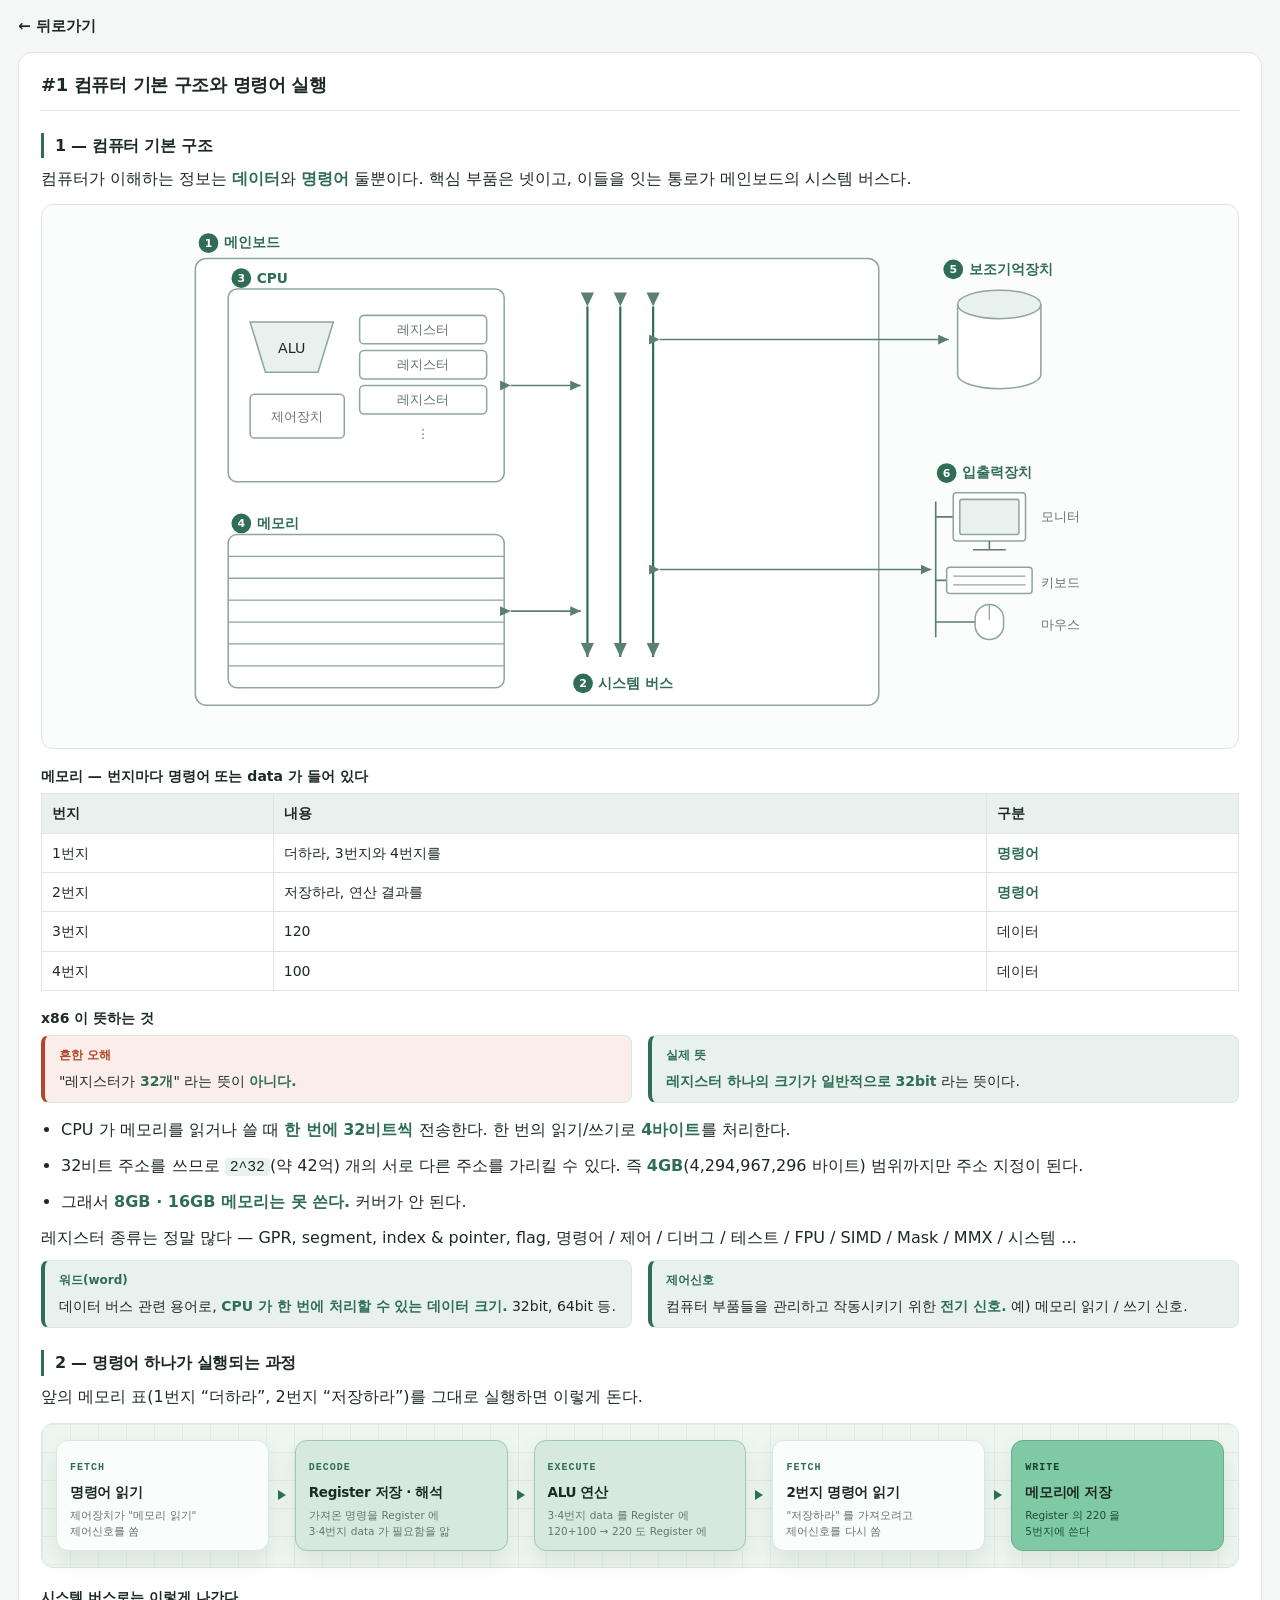
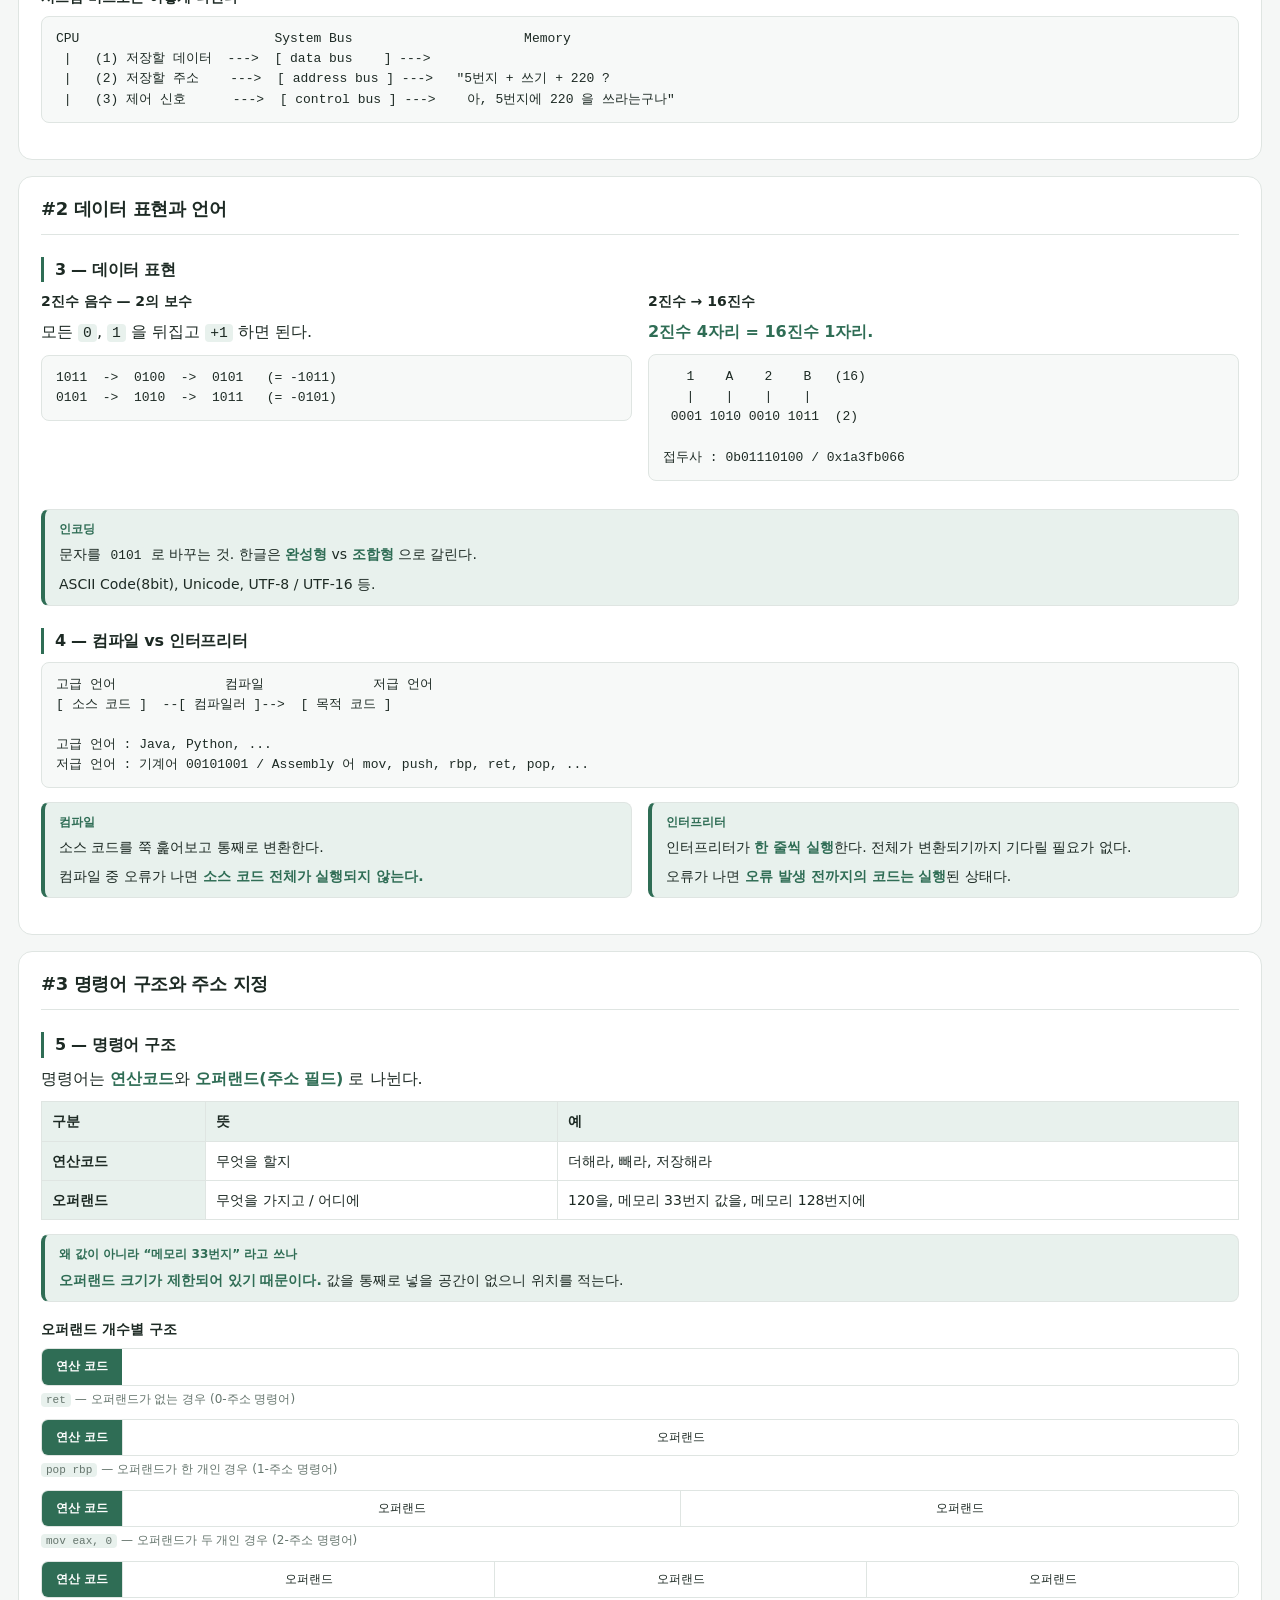
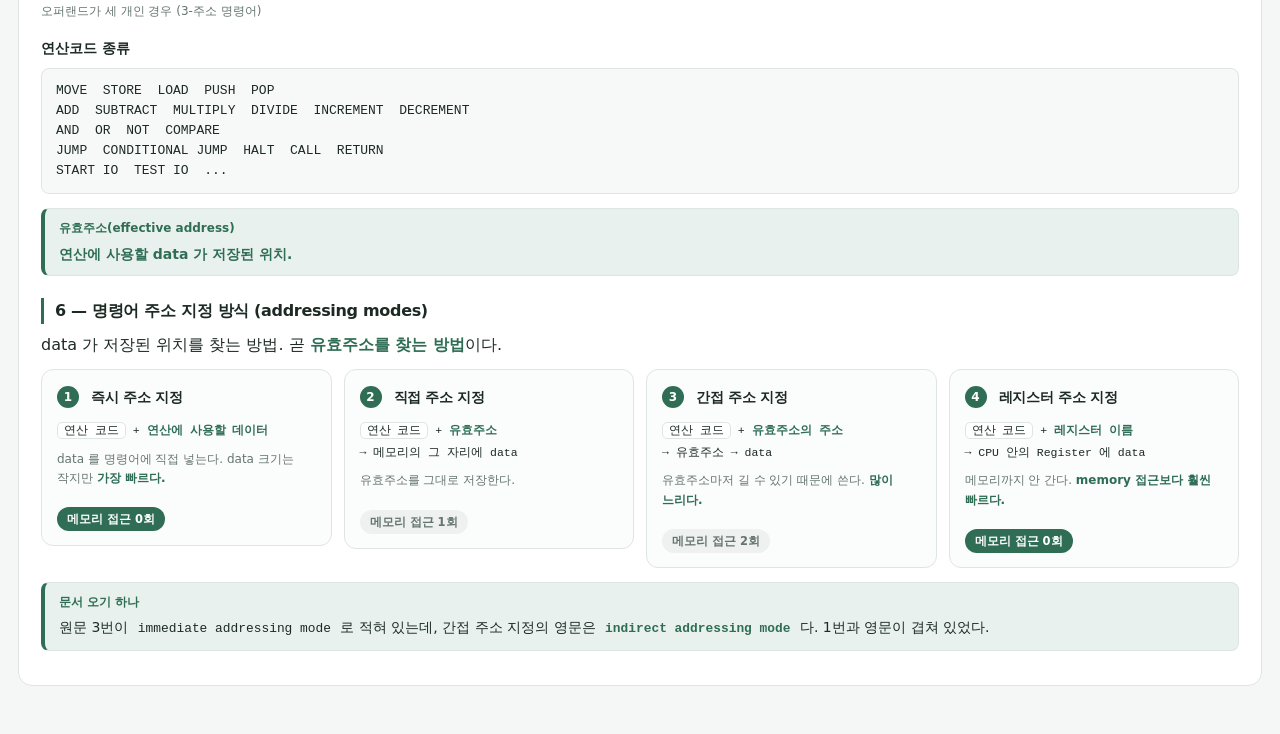
==== commit 873a2b1c: "컴퓨터 구조 그림을 원문대로 SVG 로 다시 그림 topo 카드 세 장으로 때우던 걸 걷어내고 실제 구조도를 그렸다. 메인보드 안에 CPU(ALU·레지스터·제어장치)와 메모리를 두" ====
--- a/architecture.html
+++ b/architecture.html
@@ -4,7 +4,7 @@
 <head>
     <meta charset="utf-8">
     <meta name="viewport" content="width=device-width, initial-scale=1">
-    <title>컴퓨터 아키텍처 &amp; OS · 백엔드 공부</title>
+    <title>Computer Architecture &amp; OS · 백엔드 공부</title>
     <link rel="icon" type="image/svg+xml" href="data:image/svg+xml,%3Csvg%20xmlns%3D%27http%3A%2F%2Fwww.w3.org%2F2000%2Fsvg%27%20viewBox%3D%270%200%2032%2032%27%3E%3Crect%20width%3D%2732%27%20height%3D%2732%27%20rx%3D%277%27%20fill%3D%27%232f6d55%27%2F%3E%3Cg%20fill%3D%27%23ffffff%27%3E%3Crect%20x%3D%277%27%20y%3D%276%27%20width%3D%2718%27%20height%3D%276%27%20rx%3D%272%27%2F%3E%3Crect%20x%3D%277%27%20y%3D%2713%27%20width%3D%2718%27%20height%3D%276%27%20rx%3D%272%27%2F%3E%3Crect%20x%3D%277%27%20y%3D%2720%27%20width%3D%2718%27%20height%3D%276%27%20rx%3D%272%27%2F%3E%3C%2Fg%3E%3Cg%20fill%3D%27%232f6d55%27%3E%3Ccircle%20cx%3D%2710.6%27%20cy%3D%279%27%20r%3D%271.3%27%2F%3E%3Ccircle%20cx%3D%2710.6%27%20cy%3D%2716%27%20r%3D%271.3%27%2F%3E%3Ccircle%20cx%3D%2710.6%27%20cy%3D%2723%27%20r%3D%271.3%27%2F%3E%3C%2Fg%3E%3C%2Fsvg%3E">
     <link rel="stylesheet" href="./style.css">
 </head>
@@ -25,30 +25,95 @@
             <p>컴퓨터가 이해하는 정보는 <em>데이터</em>와 <em>명령어</em> 둘뿐이다.
                 핵심 부품은 넷이고, 이들을 잇는 통로가 메인보드의 시스템 버스다.</p>
 
-            <div class="topo">
-                <div class="machine edge">
-                    <div class="machine-title">CPU</div>
-                    <div class="layer"><strong>ALU</strong><small>연산장치 · 계산기</small></div>
-                    <div class="layer"><strong>Register</strong><small>data · 명령어 저장</small></div>
-                    <div class="layer"><strong>제어장치</strong><small>제어신호 · 명령어 해석</small></div>
-                    <div class="machine-foot">캐시 메모리 &mdash; Register 다음으로 가까운 메모리</div>
-                </div>
-                <div class="topo-arrow" aria-hidden="true"></div>
-                <div class="machine">
-                    <div class="machine-title">메인보드 &middot; 시스템 버스</div>
-                    <div class="layer"><strong>주소 버스</strong></div>
-                    <div class="layer kernel"><strong>데이터 버스</strong></div>
-                    <div class="layer"><strong>제어 버스</strong></div>
-                    <div class="machine-foot">부품끼리 정보를 주고받는 통로. 척추 같다</div>
-                </div>
-                <div class="topo-arrow" aria-hidden="true"></div>
-                <div class="machine">
-                    <div class="machine-title">나머지 세 부품</div>
-                    <div class="layer"><strong>메모리 (RAM)</strong><small>실행 중인 명령어 · data</small></div>
-                    <div class="layer"><strong>보조기억장치</strong><small>SD · USB · SSD · HDD</small></div>
-                    <div class="layer"><strong>입출력장치</strong><small>키보드 · 마우스 · 모니터</small></div>
-                    <div class="machine-foot">RAM 은 전원이 끊기면 날아간다</div>
-                </div>
+            <!-- 메인보드 안의 CPU·메모리와 시스템 버스, 바깥의 보조기억·입출력장치.
+                 좁은 화면에서는 글씨가 뭉개지므로 min-width 를 주고 가로로 민다. -->
+            <div class="cdiag">
+                <svg viewBox="0 0 840 470" role="img"
+                    aria-label="메인보드 안에 CPU 와 메모리가 있고 시스템 버스를 통해 보조기억장치, 입출력장치와 연결된다">
+                    <defs>
+                        <marker id="ca" markerWidth="8" markerHeight="8" refX="6.5" refY="3"
+                            orient="auto" markerUnits="strokeWidth">
+                            <path d="M 0 0 L 6.5 3 L 0 6 z" class="ahead" />
+                        </marker>
+                    </defs>
+
+                    <!-- ① 메인보드 -->
+                    <rect x="14" y="36" width="624" height="408" rx="10" class="bd fillw" />
+                    <circle cx="26" cy="22" r="9" class="num" />
+                    <text x="26" y="25.5" class="numtxt" text-anchor="middle">1</text>
+                    <text x="40" y="26" class="ttl">메인보드</text>
+
+                    <!-- ③ CPU -->
+                    <rect x="44" y="64" width="252" height="176" rx="8" class="bd fillw" />
+                    <circle cx="56" cy="54" r="9" class="num" />
+                    <text x="56" y="57.5" class="numtxt" text-anchor="middle">3</text>
+                    <text x="70" y="58" class="ttl">CPU</text>
+
+                    <path d="M 64 94 L 140 94 L 126 140 L 78 140 Z" class="bd fillt" />
+                    <text x="102" y="122" text-anchor="middle">ALU</text>
+
+                    <rect x="164" y="88" width="116" height="26" rx="4" class="bd fillw" />
+                    <text x="222" y="105" text-anchor="middle" class="sm">레지스터</text>
+                    <rect x="164" y="120" width="116" height="26" rx="4" class="bd fillw" />
+                    <text x="222" y="137" text-anchor="middle" class="sm">레지스터</text>
+                    <rect x="164" y="152" width="116" height="26" rx="4" class="bd fillw" />
+                    <text x="222" y="169" text-anchor="middle" class="sm">레지스터</text>
+                    <text x="222" y="200" text-anchor="middle" class="sm">&#8942;</text>
+
+                    <rect x="64" y="160" width="86" height="40" rx="4" class="bd fillw" />
+                    <text x="107" y="184" text-anchor="middle" class="sm">제어장치</text>
+
+                    <!-- ④ 메모리 -->
+                    <rect x="44" y="288" width="252" height="140" rx="8" class="bd fillw" />
+                    <circle cx="56" cy="278" r="9" class="num" />
+                    <text x="56" y="281.5" class="numtxt" text-anchor="middle">4</text>
+                    <text x="70" y="282" class="ttl">메모리</text>
+                    <path d="M 44 308 H 296 M 44 328 H 296 M 44 348 H 296
+                             M 44 368 H 296 M 44 388 H 296 M 44 408 H 296" class="cell" />
+
+                    <!-- ② 시스템 버스 -->
+                    <path d="M 372 80 V 400" class="bus" marker-start="url(#ca)" marker-end="url(#ca)" />
+                    <path d="M 402 80 V 400" class="bus" marker-start="url(#ca)" marker-end="url(#ca)" />
+                    <path d="M 432 80 V 400" class="bus" marker-start="url(#ca)" marker-end="url(#ca)" />
+                    <circle cx="368" cy="424" r="9" class="num" />
+                    <text x="368" y="427.5" class="numtxt" text-anchor="middle">2</text>
+                    <text x="382" y="428" class="ttl">시스템 버스</text>
+
+                    <!-- CPU · 메모리 ↔ 버스 -->
+                    <path d="M 302 152 H 366" class="ln" marker-start="url(#ca)" marker-end="url(#ca)" />
+                    <path d="M 302 358 H 366" class="ln" marker-start="url(#ca)" marker-end="url(#ca)" />
+
+                    <!-- 버스 ↔ 바깥 장치 -->
+                    <path d="M 438 110 H 702" class="ln" marker-start="url(#ca)" marker-end="url(#ca)" />
+                    <path d="M 438 320 H 686" class="ln" marker-start="url(#ca)" marker-end="url(#ca)" />
+                    <path d="M 690 258 V 382" class="ln" />
+                    <path d="M 690 272 H 706 M 690 330 H 700 M 690 368 H 726" class="ln" />
+
+                    <!-- ⑤ 보조기억장치 -->
+                    <path d="M 710 78 V 142 a 38 13 0 0 0 76 0 V 78" class="bd fillw" />
+                    <ellipse cx="748" cy="78" rx="38" ry="13" class="bd fillt" />
+                    <circle cx="706" cy="46" r="9" class="num" />
+                    <text x="706" y="49.5" class="numtxt" text-anchor="middle">5</text>
+                    <text x="720" y="50" class="ttl">보조기억장치</text>
+
+                    <!-- ⑥ 입출력장치 -->
+                    <circle cx="700" cy="232" r="9" class="num" />
+                    <text x="700" y="235.5" class="numtxt" text-anchor="middle">6</text>
+                    <text x="714" y="236" class="ttl">입출력장치</text>
+
+                    <rect x="706" y="250" width="66" height="44" rx="3" class="bd fillw" />
+                    <rect x="712" y="256" width="54" height="32" rx="2" class="bd fillt" />
+                    <path d="M 739 294 V 302 M 724 302 H 754" class="ln" />
+                    <text x="786" y="276" class="sm">모니터</text>
+
+                    <rect x="700" y="318" width="78" height="24" rx="3" class="bd fillw" />
+                    <path d="M 706 326 H 772 M 706 334 H 772" class="cell" />
+                    <text x="786" y="336" class="sm">키보드</text>
+
+                    <rect x="726" y="352" width="26" height="32" rx="13" class="bd fillw" />
+                    <path d="M 739 352 V 366" class="cell" />
+                    <text x="786" y="374" class="sm">마우스</text>
+                </svg>
             </div>
 
             <h4>메모리 &mdash; 번지마다 명령어 또는 data 가 들어 있다</h4>
--- a/style.css
+++ b/style.css
@@ -1373,6 +1373,90 @@
     color: #fff;
 }
 
+/* ===== 구조 그림 (SVG) ===== */
+/* 좁은 화면에서 통째로 줄이면 글씨가 뭉개진다. min-width 를 주고 이 박스만 가로로 민다. */
+.cdiag {
+    margin: 12px 0 16px;
+    padding: 14px;
+    overflow-x: auto;
+    border: 1px solid var(--line);
+    border-radius: 12px;
+    background: #fbfcfc;
+}
+
+.cdiag svg {
+    display: block;
+    width: 100%;
+    min-width: 680px;
+    /* 폭을 안 막으면 1700px 까지 늘어나 한 화면을 다 먹는다. */
+    max-width: 920px;
+    height: auto;
+    margin: 0 auto;
+}
+
+.cdiag .bd {
+    stroke: #8da89b;
+    stroke-width: 1.4;
+}
+
+.cdiag .fillw {
+    fill: #ffffff;
+}
+
+.cdiag .fillt {
+    fill: var(--accent-soft);
+}
+
+.cdiag .cell,
+.cdiag .ln {
+    fill: none;
+    stroke: #8da89b;
+    stroke-width: 1.2;
+}
+
+.cdiag .ln {
+    stroke: #5b806f;
+    stroke-width: 1.5;
+}
+
+.cdiag .bus {
+    fill: none;
+    stroke: var(--accent);
+    stroke-width: 2;
+}
+
+.cdiag .ahead {
+    fill: #5b806f;
+    stroke: none;
+}
+
+.cdiag text {
+    fill: var(--text);
+    font-family: inherit;
+    font-size: 13px;
+}
+
+.cdiag .sm {
+    fill: var(--muted);
+    font-size: 11.5px;
+}
+
+.cdiag .ttl {
+    fill: var(--accent);
+    font-size: 12.5px;
+    font-weight: 700;
+}
+
+.cdiag .num {
+    fill: var(--accent);
+}
+
+.cdiag .numtxt {
+    fill: #ffffff;
+    font-size: 10px;
+    font-weight: 700;
+}
+
 /* ===== 명령어 구조 막대 ===== */
 /* 연산코드 + 오퍼랜드 N 개를 한 줄 막대로 그린다. */
 .ins {
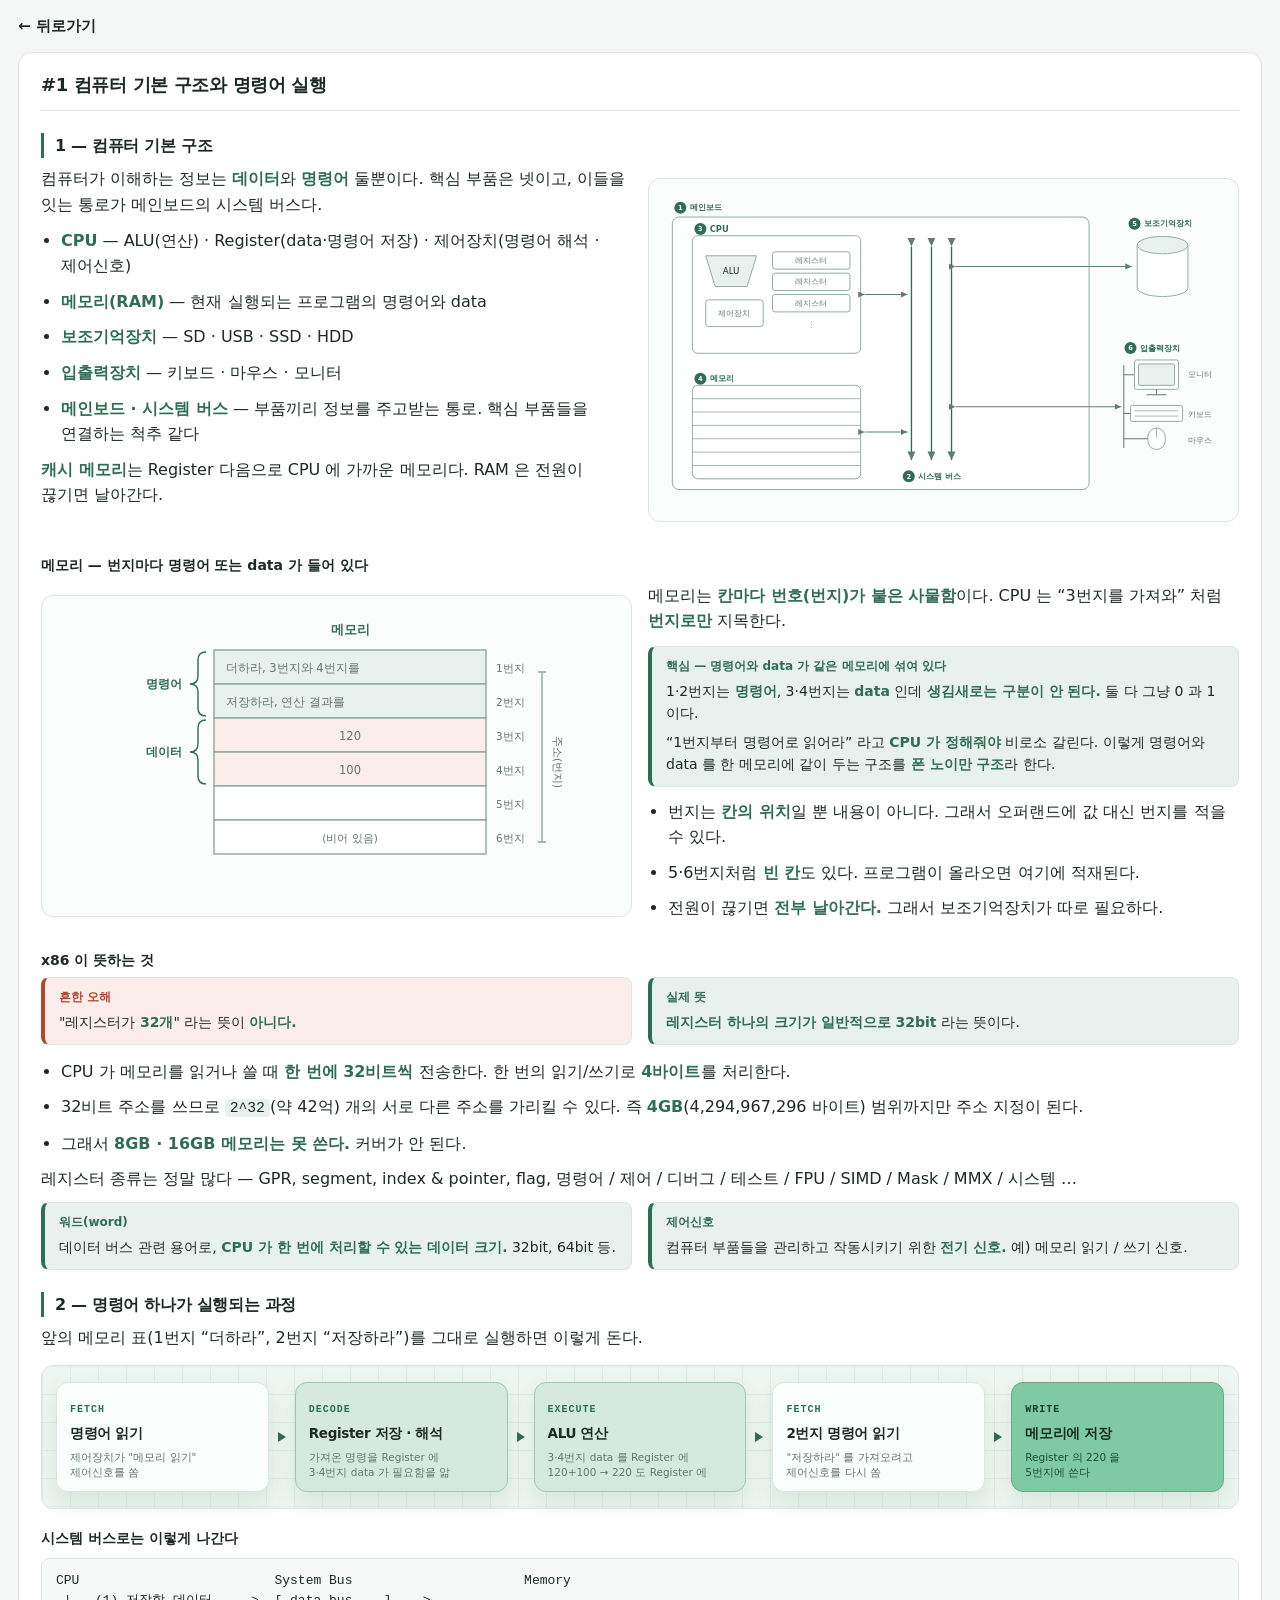
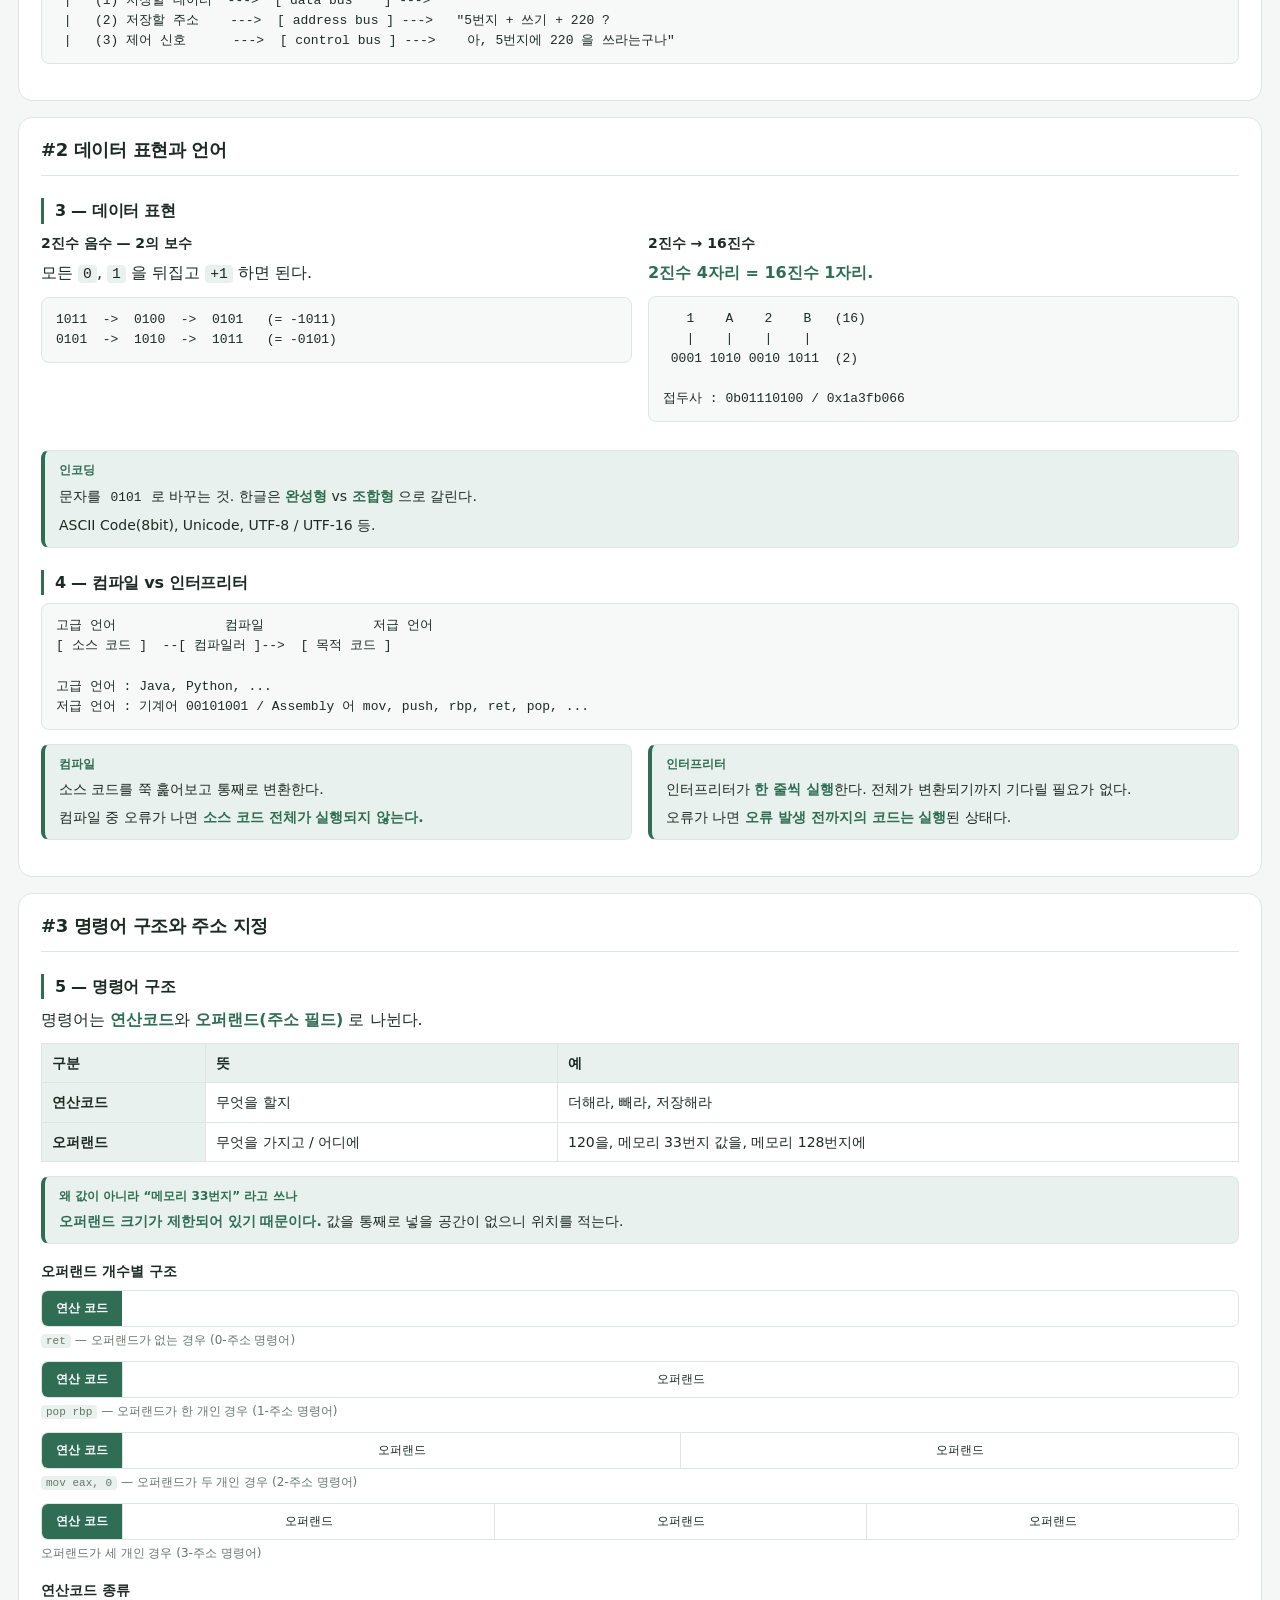
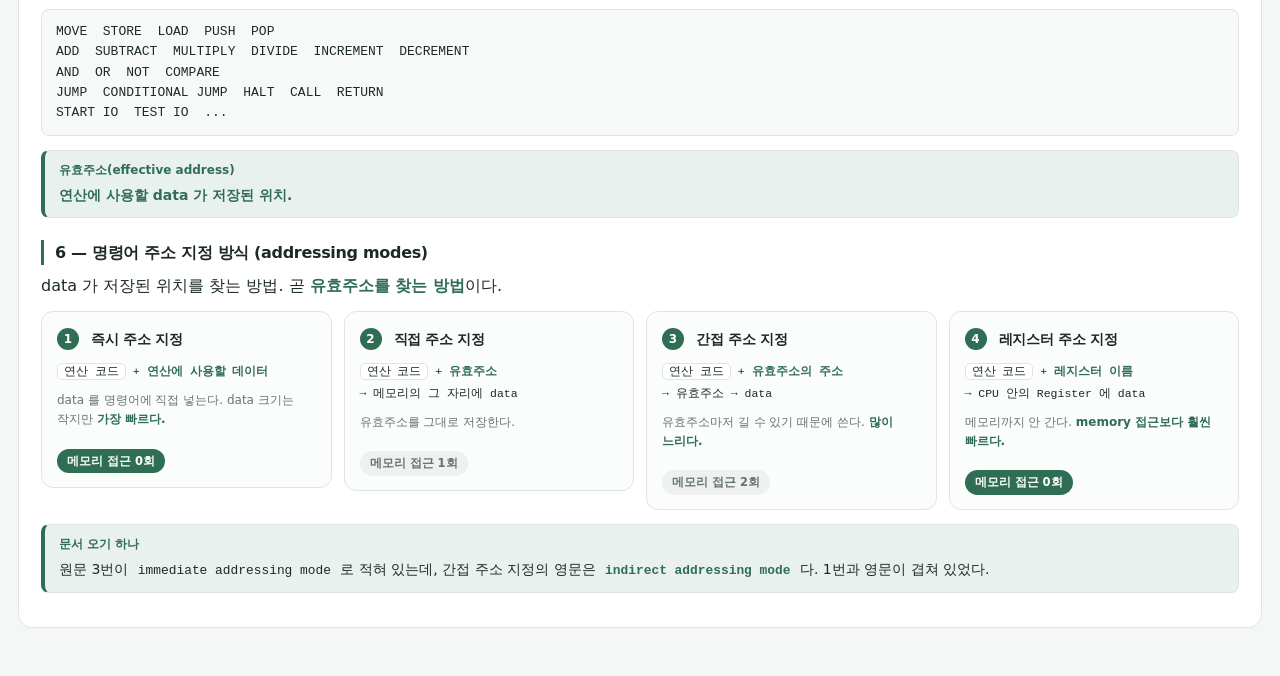
==== commit 221f428f: "구조 그림을 우측으로 옮겨 축소하고, 메모리 그림을 SVG 로 새로 그림 - 구조 그림을 설명 옆(우측)에 두고 920 -> 680px 로 줄였다. 왼쪽에는 topo 카드를   걷" ====
--- a/architecture.html
+++ b/architecture.html
@@ -22,129 +22,180 @@
 
             <!-- ===== 1 ===== -->
             <h3>1 &mdash; 컴퓨터 기본 구조</h3>
-            <p>컴퓨터가 이해하는 정보는 <em>데이터</em>와 <em>명령어</em> 둘뿐이다.
-                핵심 부품은 넷이고, 이들을 잇는 통로가 메인보드의 시스템 버스다.</p>
-
-            <!-- 메인보드 안의 CPU·메모리와 시스템 버스, 바깥의 보조기억·입출력장치.
-                 좁은 화면에서는 글씨가 뭉개지므로 min-width 를 주고 가로로 민다. -->
-            <div class="cdiag">
-                <svg viewBox="0 0 840 470" role="img"
-                    aria-label="메인보드 안에 CPU 와 메모리가 있고 시스템 버스를 통해 보조기억장치, 입출력장치와 연결된다">
-                    <defs>
-                        <marker id="ca" markerWidth="8" markerHeight="8" refX="6.5" refY="3"
-                            orient="auto" markerUnits="strokeWidth">
-                            <path d="M 0 0 L 6.5 3 L 0 6 z" class="ahead" />
-                        </marker>
-                    </defs>
-
-                    <!-- ① 메인보드 -->
-                    <rect x="14" y="36" width="624" height="408" rx="10" class="bd fillw" />
-                    <circle cx="26" cy="22" r="9" class="num" />
-                    <text x="26" y="25.5" class="numtxt" text-anchor="middle">1</text>
-                    <text x="40" y="26" class="ttl">메인보드</text>
-
-                    <!-- ③ CPU -->
-                    <rect x="44" y="64" width="252" height="176" rx="8" class="bd fillw" />
-                    <circle cx="56" cy="54" r="9" class="num" />
-                    <text x="56" y="57.5" class="numtxt" text-anchor="middle">3</text>
-                    <text x="70" y="58" class="ttl">CPU</text>
-
-                    <path d="M 64 94 L 140 94 L 126 140 L 78 140 Z" class="bd fillt" />
-                    <text x="102" y="122" text-anchor="middle">ALU</text>
-
-                    <rect x="164" y="88" width="116" height="26" rx="4" class="bd fillw" />
-                    <text x="222" y="105" text-anchor="middle" class="sm">레지스터</text>
-                    <rect x="164" y="120" width="116" height="26" rx="4" class="bd fillw" />
-                    <text x="222" y="137" text-anchor="middle" class="sm">레지스터</text>
-                    <rect x="164" y="152" width="116" height="26" rx="4" class="bd fillw" />
-                    <text x="222" y="169" text-anchor="middle" class="sm">레지스터</text>
-                    <text x="222" y="200" text-anchor="middle" class="sm">&#8942;</text>
-
-                    <rect x="64" y="160" width="86" height="40" rx="4" class="bd fillw" />
-                    <text x="107" y="184" text-anchor="middle" class="sm">제어장치</text>
-
-                    <!-- ④ 메모리 -->
-                    <rect x="44" y="288" width="252" height="140" rx="8" class="bd fillw" />
-                    <circle cx="56" cy="278" r="9" class="num" />
-                    <text x="56" y="281.5" class="numtxt" text-anchor="middle">4</text>
-                    <text x="70" y="282" class="ttl">메모리</text>
-                    <path d="M 44 308 H 296 M 44 328 H 296 M 44 348 H 296
-                             M 44 368 H 296 M 44 388 H 296 M 44 408 H 296" class="cell" />
-
-                    <!-- ② 시스템 버스 -->
-                    <path d="M 372 80 V 400" class="bus" marker-start="url(#ca)" marker-end="url(#ca)" />
-                    <path d="M 402 80 V 400" class="bus" marker-start="url(#ca)" marker-end="url(#ca)" />
-                    <path d="M 432 80 V 400" class="bus" marker-start="url(#ca)" marker-end="url(#ca)" />
-                    <circle cx="368" cy="424" r="9" class="num" />
-                    <text x="368" y="427.5" class="numtxt" text-anchor="middle">2</text>
-                    <text x="382" y="428" class="ttl">시스템 버스</text>
-
-                    <!-- CPU · 메모리 ↔ 버스 -->
-                    <path d="M 302 152 H 366" class="ln" marker-start="url(#ca)" marker-end="url(#ca)" />
-                    <path d="M 302 358 H 366" class="ln" marker-start="url(#ca)" marker-end="url(#ca)" />
-
-                    <!-- 버스 ↔ 바깥 장치 -->
-                    <path d="M 438 110 H 702" class="ln" marker-start="url(#ca)" marker-end="url(#ca)" />
-                    <path d="M 438 320 H 686" class="ln" marker-start="url(#ca)" marker-end="url(#ca)" />
-                    <path d="M 690 258 V 382" class="ln" />
-                    <path d="M 690 272 H 706 M 690 330 H 700 M 690 368 H 726" class="ln" />
-
-                    <!-- ⑤ 보조기억장치 -->
-                    <path d="M 710 78 V 142 a 38 13 0 0 0 76 0 V 78" class="bd fillw" />
-                    <ellipse cx="748" cy="78" rx="38" ry="13" class="bd fillt" />
-                    <circle cx="706" cy="46" r="9" class="num" />
-                    <text x="706" y="49.5" class="numtxt" text-anchor="middle">5</text>
-                    <text x="720" y="50" class="ttl">보조기억장치</text>
-
-                    <!-- ⑥ 입출력장치 -->
-                    <circle cx="700" cy="232" r="9" class="num" />
-                    <text x="700" y="235.5" class="numtxt" text-anchor="middle">6</text>
-                    <text x="714" y="236" class="ttl">입출력장치</text>
-
-                    <rect x="706" y="250" width="66" height="44" rx="3" class="bd fillw" />
-                    <rect x="712" y="256" width="54" height="32" rx="2" class="bd fillt" />
-                    <path d="M 739 294 V 302 M 724 302 H 754" class="ln" />
-                    <text x="786" y="276" class="sm">모니터</text>
-
-                    <rect x="700" y="318" width="78" height="24" rx="3" class="bd fillw" />
-                    <path d="M 706 326 H 772 M 706 334 H 772" class="cell" />
-                    <text x="786" y="336" class="sm">키보드</text>
-
-                    <rect x="726" y="352" width="26" height="32" rx="13" class="bd fillw" />
-                    <path d="M 739 352 V 366" class="cell" />
-                    <text x="786" y="374" class="sm">마우스</text>
-                </svg>
+            <div class="side-by-side">
+                <div>
+                    <p>컴퓨터가 이해하는 정보는 <em>데이터</em>와 <em>명령어</em> 둘뿐이다.
+                        핵심 부품은 넷이고, 이들을 잇는 통로가 메인보드의 시스템 버스다.</p>
+                    <ul>
+                        <li><em>CPU</em> &mdash; ALU(연산) &middot; Register(data·명령어 저장) &middot;
+                            제어장치(명령어 해석 &middot; 제어신호)</li>
+                        <li><em>메모리(RAM)</em> &mdash; 현재 실행되는 프로그램의 명령어와 data</li>
+                        <li><em>보조기억장치</em> &mdash; SD &middot; USB &middot; SSD &middot; HDD</li>
+                        <li><em>입출력장치</em> &mdash; 키보드 &middot; 마우스 &middot; 모니터</li>
+                        <li><em>메인보드 &middot; 시스템 버스</em> &mdash; 부품끼리 정보를 주고받는 통로.
+                            핵심 부품들을 연결하는 척추 같다</li>
+                    </ul>
+                    <p><em>캐시 메모리</em>는 Register 다음으로 CPU 에 가까운 메모리다.
+                        RAM 은 전원이 끊기면 날아간다.</p>
+                </div>
+                <!-- 메인보드 안의 CPU·메모리와 시스템 버스, 바깥의 보조기억·입출력장치.
+                     좁은 화면에서는 글씨가 뭉개지므로 min-width 를 주고 가로로 민다. -->
+                <div class="cdiag">
+                    <svg viewBox="0 0 840 470" role="img"
+                        aria-label="메인보드 안에 CPU 와 메모리가 있고 시스템 버스를 통해 보조기억장치, 입출력장치와 연결된다">
+                        <defs>
+                            <marker id="ca" markerWidth="8" markerHeight="8" refX="6.5" refY="3"
+                                orient="auto" markerUnits="strokeWidth">
+                                <path d="M 0 0 L 6.5 3 L 0 6 z" class="ahead" />
+                            </marker>
+                        </defs>
+
+                        <!-- ① 메인보드 -->
+                        <rect x="14" y="36" width="624" height="408" rx="10" class="bd fillw" />
+                        <circle cx="26" cy="22" r="9" class="num" />
+                        <text x="26" y="25.5" class="numtxt" text-anchor="middle">1</text>
+                        <text x="40" y="26" class="ttl">메인보드</text>
+
+                        <!-- ③ CPU -->
+                        <rect x="44" y="64" width="252" height="176" rx="8" class="bd fillw" />
+                        <circle cx="56" cy="54" r="9" class="num" />
+                        <text x="56" y="57.5" class="numtxt" text-anchor="middle">3</text>
+                        <text x="70" y="58" class="ttl">CPU</text>
+
+                        <path d="M 64 94 L 140 94 L 126 140 L 78 140 Z" class="bd fillt" />
+                        <text x="102" y="122" text-anchor="middle">ALU</text>
+
+                        <rect x="164" y="88" width="116" height="26" rx="4" class="bd fillw" />
+                        <text x="222" y="105" text-anchor="middle" class="sm">레지스터</text>
+                        <rect x="164" y="120" width="116" height="26" rx="4" class="bd fillw" />
+                        <text x="222" y="137" text-anchor="middle" class="sm">레지스터</text>
+                        <rect x="164" y="152" width="116" height="26" rx="4" class="bd fillw" />
+                        <text x="222" y="169" text-anchor="middle" class="sm">레지스터</text>
+                        <text x="222" y="200" text-anchor="middle" class="sm">&#8942;</text>
+
+                        <rect x="64" y="160" width="86" height="40" rx="4" class="bd fillw" />
+                        <text x="107" y="184" text-anchor="middle" class="sm">제어장치</text>
+
+                        <!-- ④ 메모리 -->
+                        <rect x="44" y="288" width="252" height="140" rx="8" class="bd fillw" />
+                        <circle cx="56" cy="278" r="9" class="num" />
+                        <text x="56" y="281.5" class="numtxt" text-anchor="middle">4</text>
+                        <text x="70" y="282" class="ttl">메모리</text>
+                        <path d="M 44 308 H 296 M 44 328 H 296 M 44 348 H 296
+                                 M 44 368 H 296 M 44 388 H 296 M 44 408 H 296" class="cell" />
+
+                        <!-- ② 시스템 버스 -->
+                        <path d="M 372 80 V 400" class="bus" marker-start="url(#ca)" marker-end="url(#ca)" />
+                        <path d="M 402 80 V 400" class="bus" marker-start="url(#ca)" marker-end="url(#ca)" />
+                        <path d="M 432 80 V 400" class="bus" marker-start="url(#ca)" marker-end="url(#ca)" />
+                        <circle cx="368" cy="424" r="9" class="num" />
+                        <text x="368" y="427.5" class="numtxt" text-anchor="middle">2</text>
+                        <text x="382" y="428" class="ttl">시스템 버스</text>
+
+                        <!-- CPU · 메모리 ↔ 버스 -->
+                        <path d="M 302 152 H 366" class="ln" marker-start="url(#ca)" marker-end="url(#ca)" />
+                        <path d="M 302 358 H 366" class="ln" marker-start="url(#ca)" marker-end="url(#ca)" />
+
+                        <!-- 버스 ↔ 바깥 장치 -->
+                        <path d="M 438 110 H 702" class="ln" marker-start="url(#ca)" marker-end="url(#ca)" />
+                        <path d="M 438 320 H 686" class="ln" marker-start="url(#ca)" marker-end="url(#ca)" />
+                        <path d="M 690 258 V 382" class="ln" />
+                        <path d="M 690 272 H 706 M 690 330 H 700 M 690 368 H 726" class="ln" />
+
+                        <!-- ⑤ 보조기억장치 -->
+                        <path d="M 710 78 V 142 a 38 13 0 0 0 76 0 V 78" class="bd fillw" />
+                        <ellipse cx="748" cy="78" rx="38" ry="13" class="bd fillt" />
+                        <circle cx="706" cy="46" r="9" class="num" />
+                        <text x="706" y="49.5" class="numtxt" text-anchor="middle">5</text>
+                        <text x="720" y="50" class="ttl">보조기억장치</text>
+
+                        <!-- ⑥ 입출력장치 -->
+                        <circle cx="700" cy="232" r="9" class="num" />
+                        <text x="700" y="235.5" class="numtxt" text-anchor="middle">6</text>
+                        <text x="714" y="236" class="ttl">입출력장치</text>
+
+                        <rect x="706" y="250" width="66" height="44" rx="3" class="bd fillw" />
+                        <rect x="712" y="256" width="54" height="32" rx="2" class="bd fillt" />
+                        <path d="M 739 294 V 302 M 724 302 H 754" class="ln" />
+                        <text x="786" y="276" class="sm">모니터</text>
+
+                        <rect x="700" y="318" width="78" height="24" rx="3" class="bd fillw" />
+                        <path d="M 706 326 H 772 M 706 334 H 772" class="cell" />
+                        <text x="786" y="336" class="sm">키보드</text>
+
+                        <rect x="726" y="352" width="26" height="32" rx="13" class="bd fillw" />
+                        <path d="M 739 352 V 366" class="cell" />
+                        <text x="786" y="374" class="sm">마우스</text>
+                    </svg>
+                </div>
             </div>
 
             <h4>메모리 &mdash; 번지마다 명령어 또는 data 가 들어 있다</h4>
-            <div class="scroll-x">
-                <table>
-                    <tr>
-                        <th>번지</th>
-                        <th>내용</th>
-                        <th>구분</th>
-                    </tr>
-                    <tr>
-                        <td>1번지</td>
-                        <td>더하라, 3번지와 4번지를</td>
-                        <td><em>명령어</em></td>
-                    </tr>
-                    <tr>
-                        <td>2번지</td>
-                        <td>저장하라, 연산 결과를</td>
-                        <td><em>명령어</em></td>
-                    </tr>
-                    <tr>
-                        <td>3번지</td>
-                        <td>120</td>
-                        <td>데이터</td>
-                    </tr>
-                    <tr>
-                        <td>4번지</td>
-                        <td>100</td>
-                        <td>데이터</td>
-                    </tr>
-                </table>
+            <div class="side-by-side">
+                <div class="cdiag mem">
+                    <svg viewBox="0 0 470 292" role="img"
+                        aria-label="메모리 1~6번지. 1·2번지에 명령어, 3·4번지에 데이터가 들어 있다">
+                        <text x="248" y="24" text-anchor="middle" class="ttl">메모리</text>
+
+                        <!-- 1 · 2 번지 : 명령어 -->
+                        <rect x="112" y="40" width="272" height="34" class="bd cmd" />
+                        <text x="124" y="62" class="sm">더하라, 3번지와 4번지를</text>
+                        <rect x="112" y="74" width="272" height="34" class="bd cmd" />
+                        <text x="124" y="96" class="sm">저장하라, 연산 결과를</text>
+
+                        <!-- 3 · 4 번지 : 데이터 -->
+                        <rect x="112" y="108" width="272" height="34" class="bd dat" />
+                        <text x="248" y="130" text-anchor="middle" class="sm">120</text>
+                        <rect x="112" y="142" width="272" height="34" class="bd dat" />
+                        <text x="248" y="164" text-anchor="middle" class="sm">100</text>
+
+                        <!-- 5 · 6 번지 : 빈 칸 -->
+                        <rect x="112" y="176" width="272" height="34" class="bd fillw" />
+                        <rect x="112" y="210" width="272" height="34" class="bd fillw" />
+                        <text x="248" y="232" text-anchor="middle" class="xs">(비어 있음)</text>
+
+                        <!-- 번지 -->
+                        <text x="394" y="62" class="xs">1번지</text>
+                        <text x="394" y="96" class="xs">2번지</text>
+                        <text x="394" y="130" class="xs">3번지</text>
+                        <text x="394" y="164" class="xs">4번지</text>
+                        <text x="394" y="198" class="xs">5번지</text>
+                        <text x="394" y="232" class="xs">6번지</text>
+
+                        <!-- 중괄호 -->
+                        <path d="M 104 42 q -8 0 -8 8 V 66 q 0 8 -8 8 q 8 0 8 8 V 98 q 0 8 8 8"
+                            class="brace" />
+                        <text x="80" y="78" text-anchor="end" class="lbl">명령어</text>
+                        <path d="M 104 110 q -8 0 -8 8 V 134 q 0 8 -8 8 q 8 0 8 8 V 166 q 0 8 8 8"
+                            class="brace" />
+                        <text x="80" y="146" text-anchor="end" class="lbl">데이터</text>
+
+                        <!-- 주소는 번지를 가리킨다 -->
+                        <path d="M 440 62 V 232" class="addr" />
+                        <path d="M 436 62 H 444 M 436 232 H 444" class="addr" />
+                        <text x="452" y="152" class="xs" transform="rotate(90 452 152)"
+                            text-anchor="middle">주소(번지)</text>
+                    </svg>
+                </div>
+
+                <div>
+                    <p>메모리는 <em>칸마다 번호(번지)가 붙은 사물함</em>이다.
+                        CPU 는 &ldquo;3번지를 가져와&rdquo; 처럼 <em>번지로만</em> 지목한다.</p>
+                    <div class="callout">
+                        <span class="tag">핵심 &mdash; 명령어와 data 가 같은 메모리에 섞여 있다</span>
+                        <p>1·2번지는 <em>명령어</em>, 3·4번지는 <em>data</em> 인데
+                            <em>생김새로는 구분이 안 된다.</em> 둘 다 그냥 0 과 1 이다.</p>
+                        <p>&ldquo;1번지부터 명령어로 읽어라&rdquo; 라고 <em>CPU 가 정해줘야</em> 비로소 갈린다.
+                            이렇게 명령어와 data 를 한 메모리에 같이 두는 구조를
+                            <em>폰 노이만 구조</em>라 한다.</p>
+                    </div>
+                    <ul>
+                        <li>번지는 <em>칸의 위치</em>일 뿐 내용이 아니다.
+                            그래서 오퍼랜드에 값 대신 번지를 적을 수 있다.</li>
+                        <li>5·6번지처럼 <em>빈 칸</em>도 있다. 프로그램이 올라오면 여기에 적재된다.</li>
+                        <li>전원이 끊기면 <em>전부 날아간다.</em> 그래서 보조기억장치가 따로 필요하다.</li>
+                    </ul>
+                </div>
             </div>
 
             <h4>x86 이 뜻하는 것</h4>
--- a/style.css
+++ b/style.css
@@ -1387,16 +1387,52 @@
 .cdiag svg {
     display: block;
     width: 100%;
-    min-width: 680px;
+    min-width: 560px;
     /* 폭을 안 막으면 1700px 까지 늘어나 한 화면을 다 먹는다. */
-    max-width: 920px;
+    max-width: 680px;
     height: auto;
     margin: 0 auto;
+}
+
+/* 메모리 그림은 더 작아도 읽힌다 */
+.cdiag.mem svg {
+    min-width: 380px;
+    max-width: 470px;
 }
 
 .cdiag .bd {
     stroke: #8da89b;
     stroke-width: 1.4;
+}
+
+.cdiag .cmd {
+    fill: var(--accent-soft);
+}
+
+.cdiag .dat {
+    fill: var(--warn-soft);
+}
+
+.cdiag .brace,
+.cdiag .addr {
+    fill: none;
+    stroke: var(--accent);
+    stroke-width: 1.4;
+}
+
+.cdiag .addr {
+    stroke: #8da89b;
+}
+
+.cdiag .lbl {
+    fill: var(--accent);
+    font-size: 12px;
+    font-weight: 700;
+}
+
+.cdiag .xs {
+    fill: var(--muted);
+    font-size: 10.5px;
 }
 
 .cdiag .fillw {
